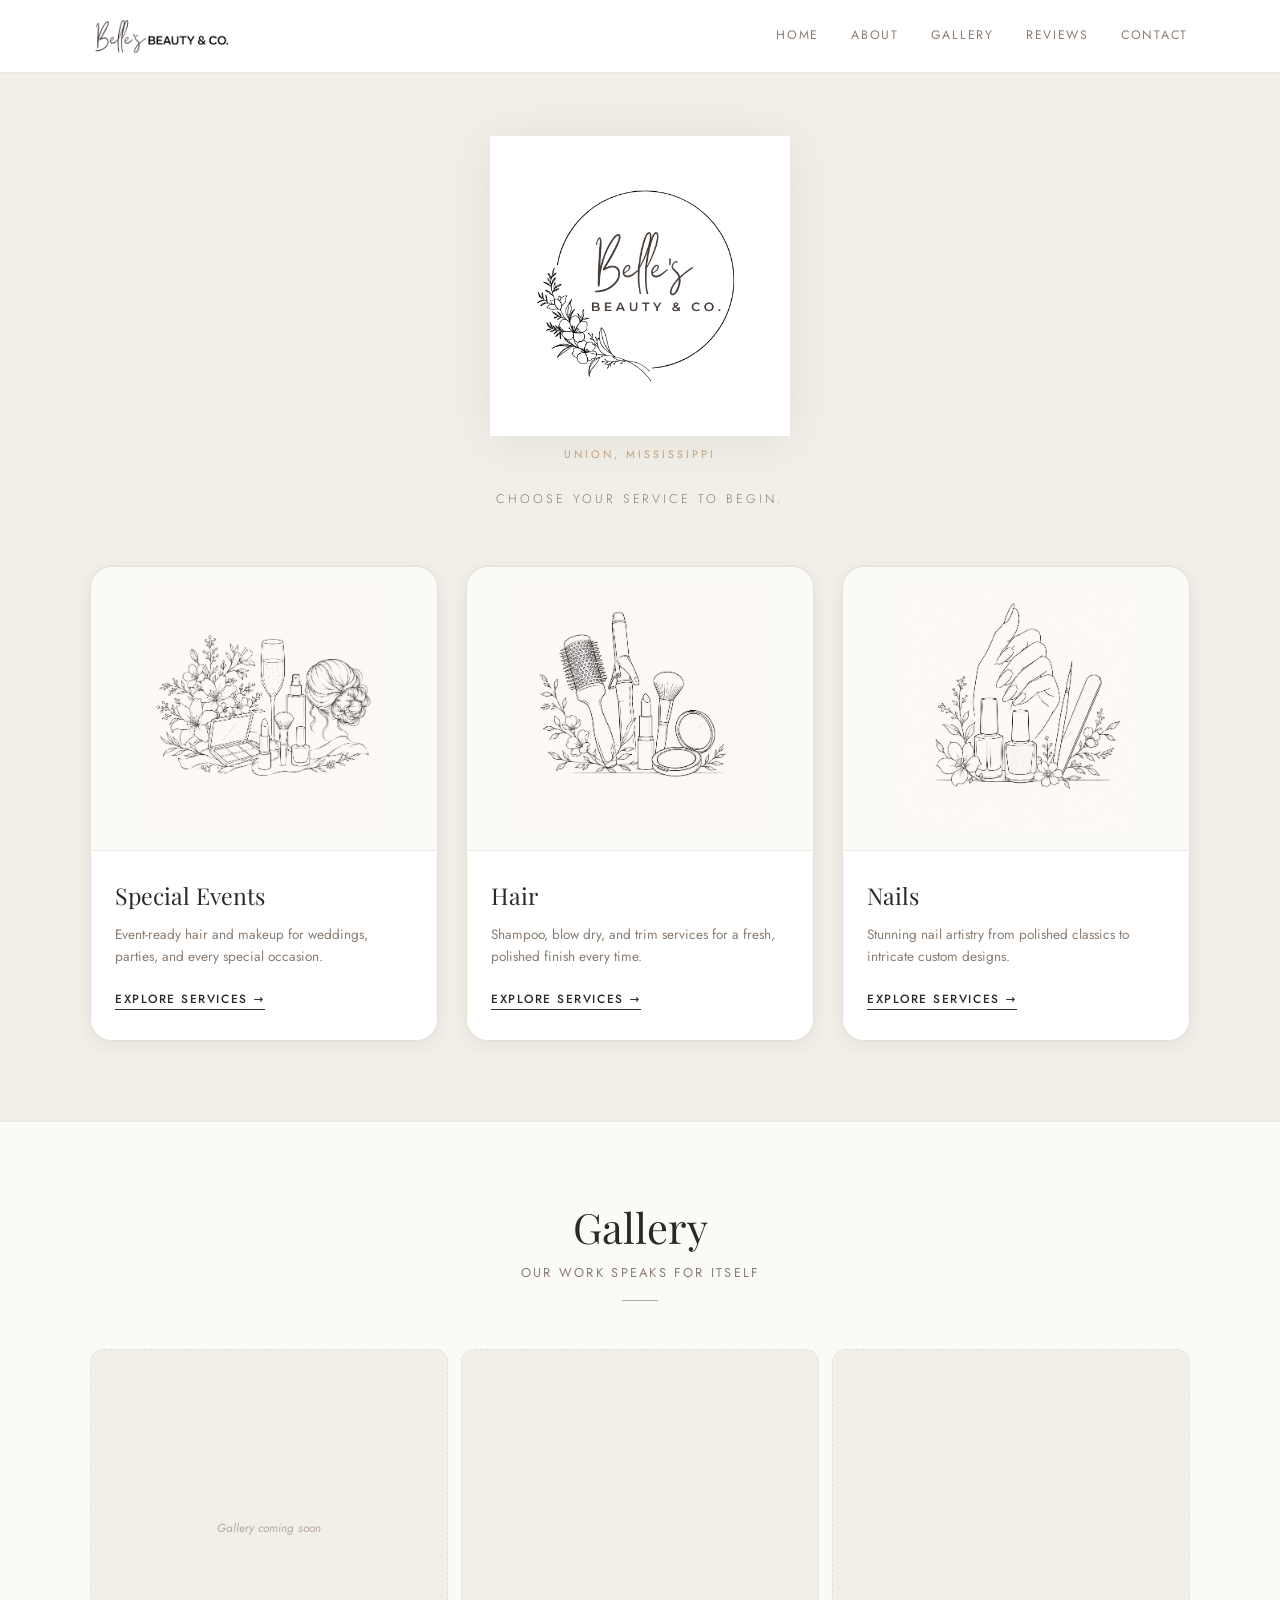
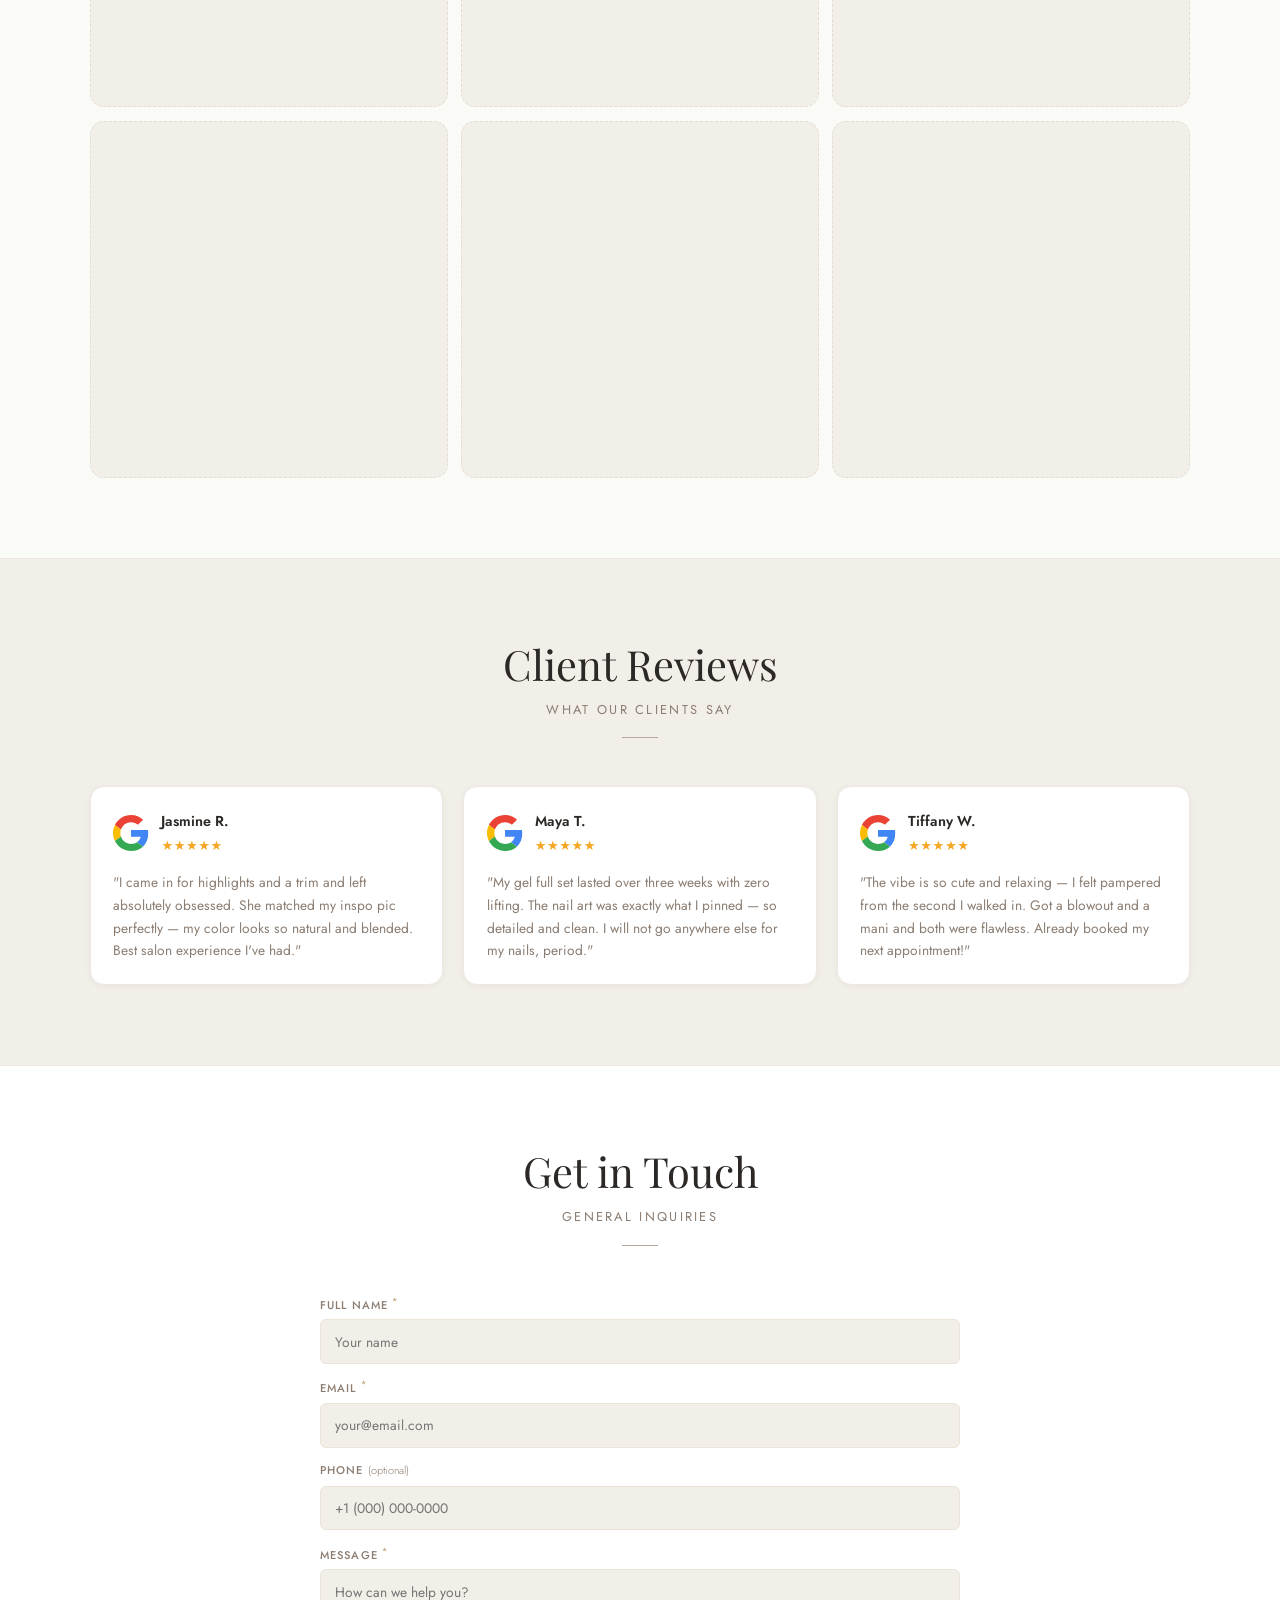
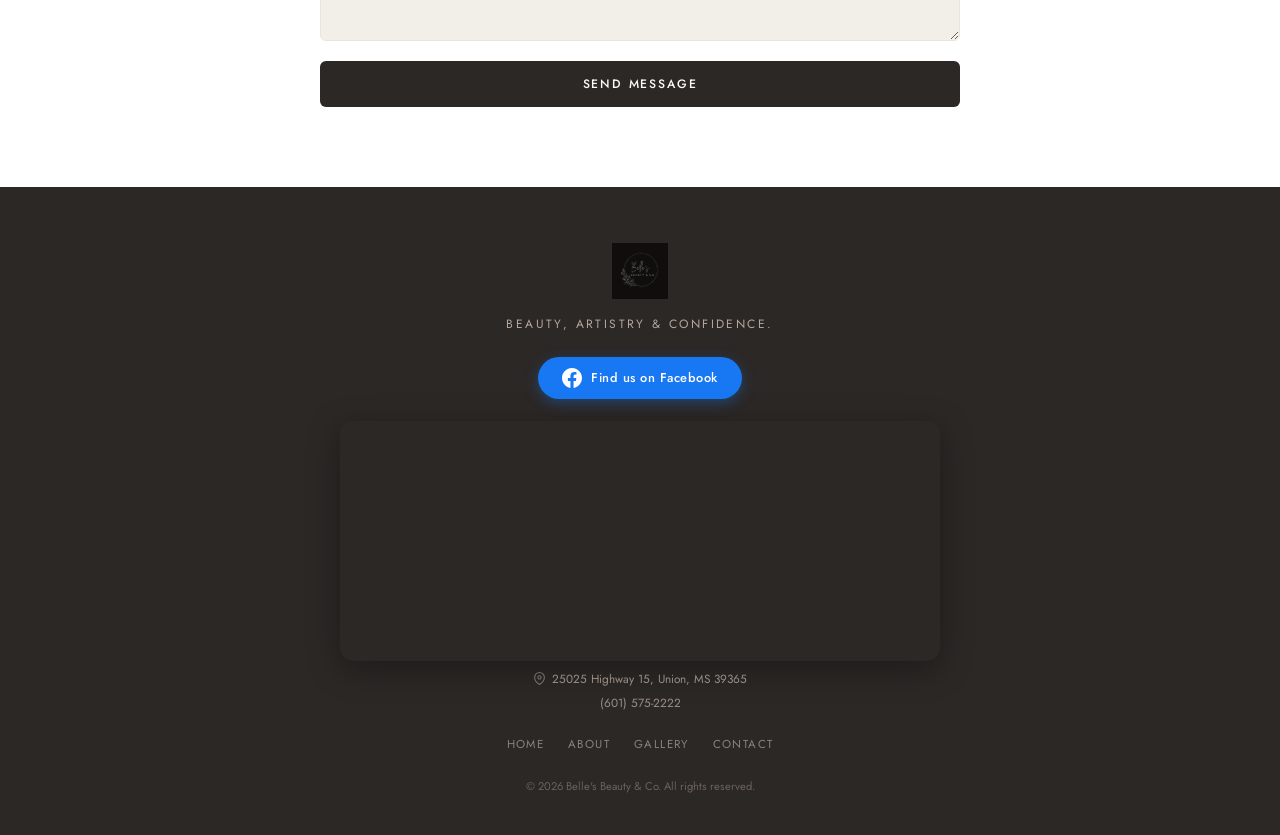
==== index.html @ 9e6ceef7 "Add local SEO foundation — Union MS keywords, schema, OG tags, location text - Update title tag and " ====
<!DOCTYPE html>
<html lang="en">
<head>
  <meta charset="UTF-8" />
  <meta name="viewport" content="width=device-width, initial-scale=1.0" />
  <title>Belle's Beauty &amp; Co. | Hair, Nails &amp; Makeup Salon — Union, MS</title>
  <meta name="description" content="Belle's Beauty &amp; Co. is a full-service beauty salon in Union, Mississippi offering hair styling, gel nails, nail extensions, and event makeup. Book your appointment online today." />
  <link rel="canonical" href="https://bellesbeautyco.com/" />

  <!-- Favicon -->
  <link rel="icon" type="image/png" sizes="32x32" href="/favicon-32.png" />
  <link rel="icon" type="image/png" sizes="192x192" href="/favicon-192.png" />
  <link rel="apple-touch-icon" href="/favicon-192.png" />

  <!-- Open Graph -->
  <meta property="og:type"         content="website" />
  <meta property="og:site_name"    content="Belle's Beauty &amp; Co." />
  <meta property="og:url"          content="https://bellesbeautyco.com/" />
  <meta property="og:title"        content="Belle's Beauty &amp; Co. | Hair, Nails &amp; Makeup Salon — Union, MS" />
  <meta property="og:description"  content="Full-service beauty salon in Union, Mississippi. Book hair styling, gel nails, nail extensions, and event makeup online." />
  <meta property="og:image"        content="https://bellesbeautyco.com/images/og-image.jpg" />
  <meta property="og:image:width"  content="1200" />
  <meta property="og:image:height" content="630" />

  <!-- Twitter Card -->
  <meta name="twitter:card"        content="summary_large_image" />
  <meta name="twitter:title"       content="Belle's Beauty &amp; Co. | Hair, Nails &amp; Makeup — Union, MS" />
  <meta name="twitter:description" content="Full-service beauty salon in Union, Mississippi. Book online." />
  <meta name="twitter:image"       content="https://bellesbeautyco.com/images/og-image.jpg" />

  <!-- Local Business Schema -->
  <script type="application/ld+json">
  {
    "@context": "https://schema.org",
    "@type": "BeautySalon",
    "name": "Belle's Beauty & Co.",
    "description": "Full-service beauty salon in Union, Mississippi offering hair styling, gel nails, nail extensions, and event makeup.",
    "url": "https://bellesbeautyco.com",
    "telephone": "+1-601-575-2222",
    "address": {
      "@type": "PostalAddress",
      "streetAddress": "25025 Highway 15",
      "addressLocality": "Union",
      "addressRegion": "MS",
      "postalCode": "39365",
      "addressCountry": "US"
    },
    "geo": {
      "@type": "GeoCoordinates",
      "latitude": 32.5723,
      "longitude": -89.1179
    },
    "sameAs": [
      "https://www.facebook.com/share/1Wct53LKBZ/?mibextid=wwXIfr"
    ],
    "hasOfferCatalog": {
      "@type": "OfferCatalog",
      "name": "Beauty Services",
      "itemListElement": [
        {"@type": "Offer", "itemOffered": {"@type": "Service", "name": "Gel X Nails"}},
        {"@type": "Offer", "itemOffered": {"@type": "Service", "name": "Builder Gel Nails"}},
        {"@type": "Offer", "itemOffered": {"@type": "Service", "name": "Gel Polish"}},
        {"@type": "Offer", "itemOffered": {"@type": "Service", "name": "Event Makeup"}},
        {"@type": "Offer", "itemOffered": {"@type": "Service", "name": "Event Hair"}},
        {"@type": "Offer", "itemOffered": {"@type": "Service", "name": "Shampoo & Blow Dry"}},
        {"@type": "Offer", "itemOffered": {"@type": "Service", "name": "Hair Trim"}}
      ]
    }
  }
  </script>

  <!-- Google Fonts: Playfair Display (display headings) + Jost (body) -->
  <link rel="preconnect" href="https://fonts.googleapis.com" />
  <link rel="preconnect" href="https://fonts.gstatic.com" crossorigin />
  <link href="https://fonts.googleapis.com/css2?family=Playfair+Display:ital,wght@0,400;0,500;1,400&family=Jost:wght@300;400;500&display=swap" rel="stylesheet" />

  <link rel="stylesheet" href="css/styles.css" />
</head>
<body>

  <!-- ============================================================
       HEADER — fixed nav bar
  ============================================================ -->
  <header class="site-header" id="site-header">
    <div class="header-inner">
      <div class="header-logo" onclick="showSection('landing')" role="button" tabindex="0" aria-label="Home">
        <img src="images/headerlogo.png" alt="Belle's Beauty & Co." />
      </div>
      <nav class="header-nav" aria-label="Main navigation">
        <a href="#" onclick="return navTo('landing')">Home</a>
        <a href="#" onclick="return navTo('about')">About</a>
        <a href="#sec-gallery" onclick="return navToAnchor('sec-gallery')">Gallery</a>
        <a href="#sec-reviews" onclick="return navToAnchor('sec-reviews')">Reviews</a>
        <a href="#sec-contact" onclick="return navToAnchor('sec-contact')">Contact</a>
      </nav>
      <button class="mobile-menu-btn" id="mobile-menu-btn" aria-label="Toggle menu" aria-expanded="false">
        <span></span><span></span><span></span>
      </button>
    </div>
    <nav class="mobile-nav" id="mobile-nav" aria-label="Mobile navigation">
      <a href="#" onclick="return mobileNavTo('landing')">Home</a>
      <a href="#" onclick="return mobileNavTo('about')">About</a>
      <a href="#sec-gallery" onclick="return mobileNavToAnchor('sec-gallery')">Gallery</a>
      <a href="#sec-reviews" onclick="return mobileNavToAnchor('sec-reviews')">Reviews</a>
      <a href="#sec-contact" onclick="return mobileNavToAnchor('sec-contact')">Contact</a>
    </nav>
  </header>

  <!-- ============================================================
       MAIN CONTENT
  ============================================================ -->
  <main>

    <!-- ================================
         SECTION: LANDING
    ================================ -->
    <section id="landing" class="section active" aria-label="Home">
      <div class="landing-hero">

        <h1 class="visually-hidden">Beauty Salon in Union, Mississippi — Hair, Nails &amp; Makeup</h1>

        <div class="landing-logo-wrap">
          <img src="images/logo.png" alt="Belle's Beauty & Co." class="landing-logo" />
        </div>

        <p class="landing-location">Union, Mississippi</p>

        <p class="landing-tagline">Choose your service to begin.</p>

        <div class="service-cards">

          <!-- Card: Special Events -->
          <div class="service-card" onclick="showServiceSection('special-events')" role="button" tabindex="0"
               aria-label="Special Events services" onkeydown="if(event.key==='Enter') showServiceSection('special-events')">
            <div class="card-image-wrap">
              <img
                src="specialevents.png"
                alt="Special Events illustration"
                class="card-image"
                onerror="this.style.display='none'; this.nextElementSibling.style.display='flex';"
              />
              <!-- SVG fallback — shown if image file is missing -->
              <div class="card-svg-fallback" aria-hidden="true">
                <svg viewBox="0 0 240 220" fill="none" xmlns="http://www.w3.org/2000/svg">
                  <!-- Crown -->
                  <path d="M68 142 L68 108 L90 126 L120 88 L150 126 L172 108 L172 142 Z" stroke="#4A4540" stroke-width="1.3" fill="none" stroke-linejoin="round"/>
                  <rect x="64" y="142" width="112" height="18" rx="3" stroke="#4A4540" stroke-width="1.2" fill="none"/>
                  <!-- Crown gems -->
                  <circle cx="120" cy="88" r="4" stroke="#4A4540" stroke-width="1"/>
                  <circle cx="90" cy="126" r="3" stroke="#4A4540" stroke-width="1"/>
                  <circle cx="150" cy="126" r="3" stroke="#4A4540" stroke-width="1"/>
                  <!-- Sparkles left -->
                  <line x1="44" y1="100" x2="44" y2="112" stroke="#4A4540" stroke-width="1.2" stroke-linecap="round"/>
                  <line x1="38" y1="106" x2="50" y2="106" stroke="#4A4540" stroke-width="1.2" stroke-linecap="round"/>
                  <!-- Sparkles right -->
                  <line x1="196" y1="96" x2="196" y2="108" stroke="#4A4540" stroke-width="1.2" stroke-linecap="round"/>
                  <line x1="190" y1="102" x2="202" y2="102" stroke="#4A4540" stroke-width="1.2" stroke-linecap="round"/>
                  <!-- Small accent dots -->
                  <circle cx="56" cy="80" r="2" stroke="#4A4540" stroke-width="1"/>
                  <circle cx="184" cy="78" r="2" stroke="#4A4540" stroke-width="1"/>
                  <!-- Florals left -->
                  <circle cx="30" cy="156" r="5" stroke="#4A4540" stroke-width="1"/>
                  <path d="M25 151 Q20 145 24 140" stroke="#4A4540" stroke-width="1" fill="none"/>
                  <path d="M22 158 Q14 158 14 164" stroke="#4A4540" stroke-width="1" fill="none"/>
                  <path d="M26 163 Q22 170 26 175" stroke="#4A4540" stroke-width="1" fill="none"/>
                  <path d="M33 165 Q33 175 28 180" stroke="#4A4540" stroke-width="1" fill="none"/>
                  <!-- Leaf sprigs -->
                  <path d="M14 160 Q22 153 30 158" stroke="#4A4540" stroke-width="0.9" fill="none"/>
                  <path d="M40 172 Q50 165 56 170" stroke="#4A4540" stroke-width="0.9" fill="none"/>
                  <!-- Ground line -->
                  <line x1="10" y1="186" x2="230" y2="186" stroke="#4A4540" stroke-width="0.8"/>
                </svg>
              </div>
            </div>
            <div class="card-content">
              <h2 class="card-title">Special Events</h2>
              <p class="card-desc">Event-ready hair and makeup for weddings, parties, and every special occasion.</p>
              <span class="card-cta">Explore Services &rarr;</span>
            </div>
          </div>

          <!-- Card: Hair -->
          <div class="service-card" onclick="showServiceSection('hair-makeup')" role="button" tabindex="0"
               aria-label="Hair services" onkeydown="if(event.key==='Enter') showServiceSection('hair-makeup')">
            <div class="card-image-wrap">
              <img
                src="images/hair-makeup.png"
                alt="Hair tools illustration"
                class="card-image"
                onerror="this.style.display='none'; this.nextElementSibling.style.display='flex';"
              />
              <!-- SVG fallback — shown if image file is missing -->
              <div class="card-svg-fallback" aria-hidden="true">
                <svg viewBox="0 0 240 220" fill="none" xmlns="http://www.w3.org/2000/svg">
                  <!-- Round hair brush -->
                  <rect x="44" y="68" width="20" height="64" rx="10" stroke="#4A4540" stroke-width="1.3"/>
                  <line x1="54" y1="68" x2="54" y2="132" stroke="#4A4540" stroke-width="0.7" stroke-dasharray="3 3"/>
                  <!-- Curling iron barrel -->
                  <rect x="78" y="48" width="8" height="90" rx="4" stroke="#4A4540" stroke-width="1.3"/>
                  <path d="M78 70 Q90 70 90 80 L90 130" stroke="#4A4540" stroke-width="1.3" fill="none"/>
                  <rect x="74" y="44" width="16" height="10" rx="3" stroke="#4A4540" stroke-width="1.2"/>
                  <!-- Makeup brush -->
                  <line x1="148" y1="152" x2="172" y2="76" stroke="#4A4540" stroke-width="1.8" stroke-linecap="round"/>
                  <ellipse cx="174" cy="71" rx="7" ry="12" stroke="#4A4540" stroke-width="1.2"/>
                  <!-- Compact mirror -->
                  <circle cx="196" cy="136" r="22" stroke="#4A4540" stroke-width="1.2"/>
                  <circle cx="196" cy="136" r="16" stroke="#4A4540" stroke-width="0.8"/>
                  <line x1="174" y1="136" x2="218" y2="136" stroke="#4A4540" stroke-width="0.7"/>
                  <!-- Florals left -->
                  <circle cx="30" cy="156" r="5" stroke="#4A4540" stroke-width="1"/>
                  <path d="M25 151 Q20 145 24 140" stroke="#4A4540" stroke-width="1" fill="none"/>
                  <path d="M22 158 Q14 158 14 164" stroke="#4A4540" stroke-width="1" fill="none"/>
                  <path d="M26 163 Q22 170 26 175" stroke="#4A4540" stroke-width="1" fill="none"/>
                  <path d="M33 165 Q33 175 28 180" stroke="#4A4540" stroke-width="1" fill="none"/>
                  <path d="M16 148 Q12 142 16 138 Q20 142 16 148Z" stroke="#4A4540" stroke-width="0.9" fill="none"/>
                  <!-- Leaf sprigs -->
                  <path d="M10 168 Q18 162 24 167" stroke="#4A4540" stroke-width="0.9" fill="none"/>
                  <path d="M40 172 Q50 165 56 170" stroke="#4A4540" stroke-width="0.9" fill="none"/>
                  <!-- Florals right -->
                  <path d="M210 158 Q218 155 220 162" stroke="#4A4540" stroke-width="1" fill="none"/>
                  <path d="M215 165 Q222 165 222 172" stroke="#4A4540" stroke-width="1" fill="none"/>
                  <path d="M208 170 Q208 178 212 182" stroke="#4A4540" stroke-width="1" fill="none"/>
                  <!-- Ground line -->
                  <line x1="10" y1="186" x2="230" y2="186" stroke="#4A4540" stroke-width="0.8"/>
                </svg>
              </div>
            </div>
            <div class="card-content">
              <h2 class="card-title">Hair</h2>
              <p class="card-desc">Shampoo, blow dry, and trim services for a fresh, polished finish every time.</p>
              <span class="card-cta">Explore Services &rarr;</span>
            </div>
          </div>

          <!-- Card: Nails -->
          <div class="service-card" onclick="showServiceSection('nails')" role="button" tabindex="0"
               aria-label="Nails services" onkeydown="if(event.key==='Enter') showServiceSection('nails')">
            <div class="card-image-wrap">
              <img
                src="images/nails.png"
                alt="Nails illustration"
                class="card-image"
                onerror="this.style.display='none'; this.nextElementSibling.style.display='flex';"
              />
              <!-- SVG fallback — shown if image file is missing -->
              <div class="card-svg-fallback" aria-hidden="true">
                <svg viewBox="0 0 240 220" fill="none" xmlns="http://www.w3.org/2000/svg">
                  <!-- Elegant hand -->
                  <path d="M88 152 Q82 120 84 96 Q86 76 90 64 Q93 55 98 58 Q102 62 101 82 L100 108"
                        stroke="#4A4540" stroke-width="1.4" fill="none" stroke-linecap="round"/>
                  <path d="M100 108 Q102 78 106 70 Q110 62 114 66 Q117 72 115 108"
                        stroke="#4A4540" stroke-width="1.4" fill="none" stroke-linecap="round"/>
                  <path d="M115 108 Q118 80 122 74 Q126 68 129 72 Q132 78 129 108"
                        stroke="#4A4540" stroke-width="1.4" fill="none" stroke-linecap="round"/>
                  <path d="M129 110 Q133 85 136 80 Q139 76 141 80 Q143 86 140 112"
                        stroke="#4A4540" stroke-width="1.3" fill="none" stroke-linecap="round"/>
                  <!-- Nail tips (almond shape) -->
                  <path d="M95 64 Q98 52 101 58" stroke="#4A4540" stroke-width="1" fill="none"/>
                  <path d="M111 66 Q114 54 117 66" stroke="#4A4540" stroke-width="1" fill="none"/>
                  <path d="M125 72 Q128 61 131 72" stroke="#4A4540" stroke-width="1" fill="none"/>
                  <path d="M137 80 Q139 71 141 80" stroke="#4A4540" stroke-width="1" fill="none"/>
                  <!-- Nail polish bottle 1 (tall) -->
                  <rect x="62" y="122" width="24" height="46" rx="3" stroke="#4A4540" stroke-width="1.3"/>
                  <rect x="67" y="109" width="14" height="15" rx="2" stroke="#4A4540" stroke-width="1.2"/>
                  <line x1="74" y1="103" x2="74" y2="109" stroke="#4A4540" stroke-width="1.8" stroke-linecap="round"/>
                  <!-- Nail polish bottle 2 (shorter) -->
                  <rect x="155" y="130" width="22" height="38" rx="3" stroke="#4A4540" stroke-width="1.3"/>
                  <rect x="159" y="119" width="14" height="13" rx="2" stroke="#4A4540" stroke-width="1.2"/>
                  <line x1="166" y1="113" x2="166" y2="119" stroke="#4A4540" stroke-width="1.8" stroke-linecap="round"/>
                  <!-- Nail art brush -->
                  <line x1="188" y1="168" x2="204" y2="100" stroke="#4A4540" stroke-width="1.6" stroke-linecap="round"/>
                  <ellipse cx="205" cy="97" rx="3" ry="7" stroke="#4A4540" stroke-width="1"/>
                  <!-- Nail file -->
                  <path d="M196 172 Q210 160 216 130" stroke="#4A4540" stroke-width="3" stroke-linecap="round"/>
                  <!-- Florals left -->
                  <circle cx="38" cy="148" r="6" stroke="#4A4540" stroke-width="1"/>
                  <path d="M32 143 Q26 136 30 130" stroke="#4A4540" stroke-width="1" fill="none"/>
                  <path d="M30 150 Q22 150 20 157" stroke="#4A4540" stroke-width="1" fill="none"/>
                  <path d="M34 156 Q28 164 32 170" stroke="#4A4540" stroke-width="1" fill="none"/>
                  <path d="M42 156 Q44 166 40 172" stroke="#4A4540" stroke-width="1" fill="none"/>
                  <path d="M24 138 Q20 130 24 126 Q28 130 24 138Z" stroke="#4A4540" stroke-width="0.9" fill="none"/>
                  <!-- Leaf sprigs -->
                  <path d="M14 160 Q22 153 30 158" stroke="#4A4540" stroke-width="0.9" fill="none"/>
                  <path d="M46 168 Q56 162 62 167" stroke="#4A4540" stroke-width="0.9" fill="none"/>
                  <!-- Florals right -->
                  <circle cx="224" cy="152" r="5" stroke="#4A4540" stroke-width="1"/>
                  <path d="M228 158 Q234 162 232 168" stroke="#4A4540" stroke-width="1" fill="none"/>
                  <path d="M222 160 Q220 168 224 174" stroke="#4A4540" stroke-width="1" fill="none"/>
                  <!-- Ground line -->
                  <line x1="10" y1="186" x2="230" y2="186" stroke="#4A4540" stroke-width="0.8"/>
                </svg>
              </div>
            </div>
            <div class="card-content">
              <h2 class="card-title">Nails</h2>
              <p class="card-desc">Stunning nail artistry from polished classics to intricate custom designs.</p>
              <span class="card-cta">Explore Services &rarr;</span>
            </div>
          </div>

        </div><!-- /.service-cards -->
      </div><!-- /.landing-hero -->

      <!-- ================================
           GALLERY BLOCK
      ================================ -->
      <div class="landing-block" id="sec-gallery" aria-label="Gallery">
        <div class="landing-block-inner">
          <div class="section-header">
            <h2 class="section-title">Gallery</h2>
            <p class="section-subtitle">Our work speaks for itself</p>
            <div class="section-divider"></div>
          </div>
          <div class="gallery-grid">
            <div class="gallery-placeholder-item">
              <span>Gallery coming soon</span>
            </div>
            <div class="gallery-placeholder-item"></div>
            <div class="gallery-placeholder-item"></div>
            <div class="gallery-placeholder-item"></div>
            <div class="gallery-placeholder-item"></div>
            <div class="gallery-placeholder-item"></div>
          </div>
        </div>
      </div>

      <!-- ================================
           REVIEWS BLOCK
      ================================ -->
      <div class="landing-block bg-mid" id="sec-reviews" aria-label="Client Reviews">
        <div class="landing-block-inner">
          <div class="section-header">
            <h2 class="section-title">Client Reviews</h2>
            <p class="section-subtitle">What our clients say</p>
            <div class="section-divider"></div>
          </div>
          <div class="reviews-grid">
            <div class="review-card">
              <div class="review-header">
                <svg class="review-g-logo" xmlns="http://www.w3.org/2000/svg" viewBox="0 0 48 48" aria-hidden="true">
                  <path fill="#EA4335" d="M24 9.5c3.54 0 6.71 1.22 9.21 3.6l6.85-6.85C35.9 2.38 30.47 0 24 0 14.62 0 6.51 5.38 2.56 13.22l7.98 6.19C12.43 13.72 17.74 9.5 24 9.5z"/>
                  <path fill="#4285F4" d="M46.98 24.55c0-1.57-.15-3.09-.38-4.55H24v9.02h12.94c-.58 2.96-2.26 5.48-4.78 7.18l7.73 6c4.51-4.18 7.09-10.36 7.09-17.65z"/>
                  <path fill="#FBBC05" d="M10.53 28.59c-.48-1.45-.76-2.99-.76-4.59s.27-3.14.76-4.59l-7.98-6.19C.92 16.46 0 20.12 0 24c0 3.88.92 7.54 2.56 10.78l7.97-6.19z"/>
                  <path fill="#34A853" d="M24 48c6.48 0 11.93-2.13 15.89-5.81l-7.73-6c-2.18 1.48-4.97 2.31-8.16 2.31-6.26 0-11.57-4.22-13.47-9.91l-7.98 6.19C6.51 42.62 14.62 48 24 48z"/>
                </svg>
                <div class="review-meta">
                  <span class="review-name">Jasmine R.</span>
                  <div class="review-stars" aria-label="5 stars">&#9733;&#9733;&#9733;&#9733;&#9733;</div>
                </div>
              </div>
              <p class="review-text">"I came in for highlights and a trim and left absolutely obsessed. She matched my inspo pic perfectly — my color looks so natural and blended. Best salon experience I've had."</p>
            </div>
            <div class="review-card">
              <div class="review-header">
                <svg class="review-g-logo" xmlns="http://www.w3.org/2000/svg" viewBox="0 0 48 48" aria-hidden="true">
                  <path fill="#EA4335" d="M24 9.5c3.54 0 6.71 1.22 9.21 3.6l6.85-6.85C35.9 2.38 30.47 0 24 0 14.62 0 6.51 5.38 2.56 13.22l7.98 6.19C12.43 13.72 17.74 9.5 24 9.5z"/>
                  <path fill="#4285F4" d="M46.98 24.55c0-1.57-.15-3.09-.38-4.55H24v9.02h12.94c-.58 2.96-2.26 5.48-4.78 7.18l7.73 6c4.51-4.18 7.09-10.36 7.09-17.65z"/>
                  <path fill="#FBBC05" d="M10.53 28.59c-.48-1.45-.76-2.99-.76-4.59s.27-3.14.76-4.59l-7.98-6.19C.92 16.46 0 20.12 0 24c0 3.88.92 7.54 2.56 10.78l7.97-6.19z"/>
                  <path fill="#34A853" d="M24 48c6.48 0 11.93-2.13 15.89-5.81l-7.73-6c-2.18 1.48-4.97 2.31-8.16 2.31-6.26 0-11.57-4.22-13.47-9.91l-7.98 6.19C6.51 42.62 14.62 48 24 48z"/>
                </svg>
                <div class="review-meta">
                  <span class="review-name">Maya T.</span>
                  <div class="review-stars" aria-label="5 stars">&#9733;&#9733;&#9733;&#9733;&#9733;</div>
                </div>
              </div>
              <p class="review-text">"My gel full set lasted over three weeks with zero lifting. The nail art was exactly what I pinned — so detailed and clean. I will not go anywhere else for my nails, period."</p>
            </div>
            <div class="review-card">
              <div class="review-header">
                <svg class="review-g-logo" xmlns="http://www.w3.org/2000/svg" viewBox="0 0 48 48" aria-hidden="true">
                  <path fill="#EA4335" d="M24 9.5c3.54 0 6.71 1.22 9.21 3.6l6.85-6.85C35.9 2.38 30.47 0 24 0 14.62 0 6.51 5.38 2.56 13.22l7.98 6.19C12.43 13.72 17.74 9.5 24 9.5z"/>
                  <path fill="#4285F4" d="M46.98 24.55c0-1.57-.15-3.09-.38-4.55H24v9.02h12.94c-.58 2.96-2.26 5.48-4.78 7.18l7.73 6c4.51-4.18 7.09-10.36 7.09-17.65z"/>
                  <path fill="#FBBC05" d="M10.53 28.59c-.48-1.45-.76-2.99-.76-4.59s.27-3.14.76-4.59l-7.98-6.19C.92 16.46 0 20.12 0 24c0 3.88.92 7.54 2.56 10.78l7.97-6.19z"/>
                  <path fill="#34A853" d="M24 48c6.48 0 11.93-2.13 15.89-5.81l-7.73-6c-2.18 1.48-4.97 2.31-8.16 2.31-6.26 0-11.57-4.22-13.47-9.91l-7.98 6.19C6.51 42.62 14.62 48 24 48z"/>
                </svg>
                <div class="review-meta">
                  <span class="review-name">Tiffany W.</span>
                  <div class="review-stars" aria-label="5 stars">&#9733;&#9733;&#9733;&#9733;&#9733;</div>
                </div>
              </div>
              <p class="review-text">"The vibe is so cute and relaxing — I felt pampered from the second I walked in. Got a blowout and a mani and both were flawless. Already booked my next appointment!"</p>
            </div>
          </div>
        </div>
      </div>

      <!-- ================================
           CONTACT BLOCK
      ================================ -->
      <div class="landing-block bg-mid" id="sec-contact" aria-label="Contact">
        <div class="landing-block-inner landing-block-inner--narrow">
          <div class="section-header">
            <h2 class="section-title">Get in Touch</h2>
            <p class="section-subtitle">General inquiries</p>
            <div class="section-divider"></div>
          </div>
          <form class="inquiry-form" id="inquiry-form" onsubmit="return submitInquiry(event)">
            <div class="form-row">
              <label for="inq-name">Full Name <span class="required-star">*</span></label>
              <input id="inq-name" type="text" placeholder="Your name" autocomplete="name" required />
            </div>
            <div class="form-row">
              <label for="inq-email">Email <span class="required-star">*</span></label>
              <input id="inq-email" type="email" placeholder="your@email.com" autocomplete="email" required />
            </div>
            <div class="form-row">
              <label for="inq-phone">Phone <span class="optional">(optional)</span></label>
              <input id="inq-phone" type="tel" placeholder="+1 (000) 000-0000" autocomplete="tel" />
            </div>
            <div class="form-row">
              <label for="inq-message">Message <span class="required-star">*</span></label>
              <textarea id="inq-message" placeholder="How can we help you?" required></textarea>
            </div>
            <div id="inq-error" class="inq-error" hidden></div>
            <button type="submit" class="confirm-btn">Send Message</button>
          </form>
          <div class="inquiry-success" id="inquiry-success" hidden>
            <div class="success-ring">
              <svg viewBox="0 0 48 48" fill="none" xmlns="http://www.w3.org/2000/svg" aria-hidden="true">
                <circle cx="24" cy="24" r="22" stroke="#2C2826" stroke-width="1.5"/>
                <path d="M14 24.5 L21 31.5 L34 18" stroke="#2C2826" stroke-width="1.8" stroke-linecap="round" stroke-linejoin="round"/>
              </svg>
            </div>
            <h3>Message Sent</h3>
            <p>Thank you for reaching out. We'll be in touch soon!</p>
          </div>
        </div>
      </div>

    </section>


    <!-- ================================
         SECTION: SPECIAL EVENTS
    ================================ -->
    <section id="special-events" class="section" aria-label="Special Events services">
      <div class="section-inner">
        <button class="back-btn" onclick="showSection('landing')" aria-label="Back to home">
          &larr; Back
        </button>
        <div class="section-header">
          <h1 class="section-title">Special Events</h1>
          <p class="section-subtitle">Professional glam for your most memorable moments</p>
          <div class="section-divider"></div>
        </div>
        <div class="services-list">

          <div class="service-item">
            <div class="service-info">
              <h3 class="service-name">Event Makeup</h3>
              <p class="service-desc">Flawless, long-lasting makeup application for weddings, parties, photoshoots, and any special occasion.</p>
              <span class="service-price">$80 &nbsp;&middot;&nbsp; 1 hr</span>
            </div>
            <button class="book-btn" onclick="showBooking('Event Makeup', 'special-events')">
              Book Appointment
            </button>
          </div>

          <div class="service-item">
            <div class="service-info">
              <h3 class="service-name">Event Hair</h3>
              <p class="service-desc">Elegant event styling — updos, curls, and polished looks tailored to your vision and occasion.</p>
              <span class="service-price">$55 &nbsp;&middot;&nbsp; 1 hr</span>
            </div>
            <button class="book-btn" onclick="showBooking('Event Hair', 'special-events')">
              Book Appointment
            </button>
          </div>

        </div>
      </div>
    </section>


    <!-- ================================
         SECTION: HAIR SERVICES
    ================================ -->
    <section id="hair-makeup" class="section" aria-label="Hair services">
      <div class="section-inner">
        <button class="back-btn" onclick="showSection('landing')" aria-label="Back to home">
          &larr; Back
        </button>
        <div class="section-header">
          <h1 class="section-title">Hair</h1>
          <p class="section-subtitle">Shampoo, blow dry &amp; trim services</p>
          <div class="section-divider"></div>
        </div>
        <div class="services-list">

          <div class="service-item">
            <div class="service-info">
              <h3 class="service-name">Shampoo &amp; Blow Dry</h3>
              <p class="service-desc">A thorough shampoo and conditioning treatment followed by a smooth, polished blow dry.</p>
              <span class="service-price">$25 &nbsp;&middot;&nbsp; 1 hr</span>
            </div>
            <button class="book-btn" onclick="showBooking('Shampoo & Blow Dry', 'hair-makeup')">
              Book Appointment
            </button>
          </div>

          <div class="service-item">
            <div class="service-info">
              <h3 class="service-name">Shampoo, Hair Trim &amp; Blow Dry</h3>
              <p class="service-desc">Shampoo and condition followed by a clean trim to remove split ends, finished with a blow dry.</p>
              <span class="service-price">$30 &nbsp;&middot;&nbsp; 1&frac12; hrs</span>
            </div>
            <button class="book-btn" onclick="showBooking('Shampoo, Hair Trim & Blow Dry', 'hair-makeup')">
              Book Appointment
            </button>
          </div>

          <div class="service-item">
            <div class="service-info">
              <h3 class="service-name">Dry Trim</h3>
              <p class="service-desc">A quick precision trim on dry hair — perfect for a shape-up between appointments.</p>
              <span class="service-price">$20 &nbsp;&middot;&nbsp; 30 min</span>
            </div>
            <button class="book-btn" onclick="showBooking('Dry Trim', 'hair-makeup')">
              Book Appointment
            </button>
          </div>

        </div>
      </div>
    </section>


    <!-- ================================
         SECTION: NAILS SERVICES
    ================================ -->
    <section id="nails" class="section" aria-label="Nails services">
      <div class="section-inner">
        <button class="back-btn" onclick="showSection('landing')" aria-label="Back to home">
          &larr; Back
        </button>
        <div class="section-header">
          <h1 class="section-title">Nails</h1>
          <p class="section-subtitle">Artistry crafted for your fingertips</p>
          <div class="section-divider"></div>
        </div>
        <div class="services-list">

          <div class="service-item">
            <div class="service-info">
              <h3 class="service-name">Regular Polish</h3>
              <p class="service-desc">Classic nail polish applied with care for a clean, fresh finish.</p>
              <span class="service-price">$30 &nbsp;&middot;&nbsp; 1&frac12; hrs</span>
            </div>
            <button class="book-btn" onclick="showBooking('Regular Polish', 'nails')">
              Book Appointment
            </button>
          </div>

          <div class="service-item">
            <div class="service-info">
              <h3 class="service-name">Gel Polish on Natural Nail</h3>
              <p class="service-desc">Long-lasting gel color applied directly to your natural nail for a chip-free, glossy finish.</p>
              <span class="service-price">$35 &nbsp;&middot;&nbsp; 1&frac12; hrs</span>
            </div>
            <button class="book-btn" onclick="showBooking('Gel Polish on Natural Nail', 'nails')">
              Book Appointment
            </button>
          </div>

          <div class="service-item">
            <div class="service-info">
              <h3 class="service-name">Gel X Nails w/ Gel Polish</h3>
              <p class="service-desc">Gel X extensions applied and finished with gel polish for length, strength, and a flawless look.</p>
              <span class="service-price">$45 &nbsp;&middot;&nbsp; 2 hrs</span>
            </div>
            <button class="book-btn" onclick="showBooking('Gel X Nails w/ Gel Polish', 'nails')">
              Book Appointment
            </button>
          </div>

          <div class="service-item">
            <div class="service-info">
              <h3 class="service-name">Gel X Nails w/ Builder Gel &amp; Polish</h3>
              <p class="service-desc">Gel X extensions structured with builder gel for extra durability, finished with gel polish.</p>
              <span class="service-price">$50 &nbsp;&middot;&nbsp; 2&frac12; hrs</span>
            </div>
            <button class="book-btn" onclick="showBooking('Gel X Nails w/ Builder Gel & Polish', 'nails')">
              Book Appointment
            </button>
          </div>

          <div class="service-item">
            <div class="service-info">
              <h3 class="service-name">Builder Gel on Natural Nail (No Polish)</h3>
              <p class="service-desc">Builder gel applied directly to the natural nail to strengthen and extend with a clean, bare finish.</p>
              <span class="service-price">$40 &nbsp;&middot;&nbsp; 2&frac12; hrs</span>
            </div>
            <button class="book-btn" onclick="showBooking('Builder Gel on Natural Nail (No Polish)', 'nails')">
              Book Appointment
            </button>
          </div>

          <div class="service-item">
            <div class="service-info">
              <h3 class="service-name">Builder Gel on Natural Nail w/ Polish</h3>
              <p class="service-desc">Builder gel on the natural nail for strength and structure, finished with gel polish color.</p>
              <span class="service-price">$45 &nbsp;&middot;&nbsp; 2&frac12; hrs</span>
            </div>
            <button class="book-btn" onclick="showBooking('Builder Gel on Natural Nail w/ Polish', 'nails')">
              Book Appointment
            </button>
          </div>

          <div class="service-item service-item--addon">
            <div class="service-info">
              <h3 class="service-name">Chrome Finish</h3>
              <p class="service-desc">Mirror chrome powder added to any nail service for a stunning, reflective finish. Request when booking.</p>
              <span class="service-price">+$5 &nbsp;&middot;&nbsp; Add-on</span>
            </div>
          </div>

        </div>
      </div>
    </section>


    <!-- ================================
         SECTION: BOOKING CALENDAR
    ================================ -->
    <section id="booking" class="section" aria-label="Book an appointment">
      <div class="section-inner booking-section-inner">
        <button class="back-btn" id="booking-back-btn" onclick="goBackFromBooking()" aria-label="Back to services">
          &larr; Back
        </button>
        <div class="section-header">
          <h1 class="section-title">Book an Appointment</h1>
          <p class="section-subtitle" id="booking-service-label">Select a date and time</p>
          <div class="section-divider"></div>
        </div>

        <div class="booking-layout">

          <!-- Calendar -->
          <div class="calendar-wrap" aria-label="Appointment calendar">
            <div class="calendar-header">
              <button class="cal-nav" id="prev-month" aria-label="Previous month">&#8249;</button>
              <h3 class="cal-month-label" id="cal-month-label"></h3>
              <button class="cal-nav" id="next-month" aria-label="Next month">&#8250;</button>
            </div>
            <div class="calendar-weekdays" aria-hidden="true">
              <span>Sun</span><span>Mon</span><span>Tue</span>
              <span>Wed</span><span>Thu</span><span>Fri</span><span>Sat</span>
            </div>
            <div class="calendar-days" id="calendar-days" role="grid" aria-label="Select a date"></div>
            <p class="cal-legend">
              <!--
                GOOGLE CALENDAR INTEGRATION:
                Dates with any available slots are highlighted.
                Grayed-out dates are fully booked or unavailable.
                Availability is fetched from Google Calendar's freebusy API.
              -->
              <span class="legend-dot available-dot"></span> Available &nbsp;
              <span class="legend-dot unavailable-dot"></span> Unavailable
            </p>
          </div>

          <!-- Time slots + Confirm form -->
          <div class="timeslots-panel" id="timeslots-panel">
            <h3 class="timeslots-heading" id="timeslots-heading">
              Select a date to view available times
            </h3>
            <div class="timeslots-grid" id="timeslots-grid" role="group" aria-label="Available time slots"></div>

            <!-- Booking confirmation form — hidden until time slot selected -->
            <div class="confirm-form" id="confirm-form" hidden>
              <h3 class="confirm-form-title">Confirm Your Appointment</h3>
              <div class="confirm-summary" id="confirm-summary"></div>
              <div class="form-row">
                <label for="field-name">Full Name</label>
                <input id="field-name" type="text" placeholder="Your name" autocomplete="name" />
              </div>
              <div class="form-row">
                <label for="field-email">Email</label>
                <input id="field-email" type="email" placeholder="your@email.com" autocomplete="email" />
              </div>
              <div class="form-row">
                <label for="field-phone">Phone</label>
                <input id="field-phone" type="tel" placeholder="+1 (000) 000-0000" autocomplete="tel" />
              </div>
              <div class="form-row">
                <label for="field-notes">Notes <span class="optional">(optional)</span></label>
                <textarea id="field-notes" placeholder="Any special requests or notes..."></textarea>
              </div>
              <button class="confirm-btn" onclick="submitBooking()">Confirm Appointment</button>
              <!--
                GOOGLE CALENDAR INTEGRATION:
                submitBooking() will call the Google Calendar API to create an event:
                  POST https://www.googleapis.com/calendar/v3/calendars/{calendarId}/events
                  Authorization: Bearer {accessToken}
                  Body: { summary, description, start: { dateTime }, end: { dateTime }, attendees }
                OAuth 2.0 client-side flow (google-auth-library) should be initialized
                before this button is clickable.
              -->
            </div>

            <!-- Success state — shown after confirmed booking -->
            <div class="booking-success" id="booking-success" hidden>
              <div class="success-ring">
                <svg viewBox="0 0 48 48" fill="none" xmlns="http://www.w3.org/2000/svg" aria-hidden="true">
                  <circle cx="24" cy="24" r="22" stroke="#2C2826" stroke-width="1.5"/>
                  <path d="M14 24.5 L21 31.5 L34 18" stroke="#2C2826" stroke-width="1.8" stroke-linecap="round" stroke-linejoin="round"/>
                </svg>
              </div>
              <h3>Appointment Confirmed</h3>
              <p id="success-details"></p>
              <button class="book-btn" style="margin-top:1.5rem" onclick="showSection('landing')">
                Back to Home
              </button>
            </div>

          </div><!-- /.timeslots-panel -->
        </div><!-- /.booking-layout -->
      </div>
    </section>


    <!-- ================================
         SECTION: ABOUT
    ================================ -->
    <section id="about" class="section" aria-label="About">
      <div class="section-inner content-section-inner">
        <button class="back-btn" onclick="showSection('landing')">&larr; Back</button>
        <div class="section-header">
          <h1 class="section-title">About Belle's</h1>
          <div class="section-divider"></div>
        </div>
        <div class="about-layout">
          <div class="about-logo-col">
            <img src="images/logo.png" alt="Belle's Beauty & Co." class="about-logo" />
          </div>
          <div class="about-text-col">
            <div class="placeholder-block">
              <span class="placeholder-label">Years of experience</span>
              <p class="placeholder-value">[Coming soon — fill in years &amp; story]</p>
            </div>
            <div class="placeholder-block">
              <span class="placeholder-label">About Belle's</span>
              <p class="placeholder-value">[Coming soon — your story and mission]</p>
            </div>
            <div class="placeholder-block">
              <span class="placeholder-label">Meet the artist</span>
              <p class="placeholder-value">[Coming soon — bio and credentials]</p>
            </div>
          </div>
        </div>
      </div>
    </section>


  </main>


  <!-- ============================================================
       FOOTER
  ============================================================ -->
  <footer class="site-footer">
    <div class="footer-inner">

      <img src="images/logo.png" alt="Belle's Beauty & Co." class="footer-logo" />
      <p class="footer-tagline">Beauty, artistry &amp; confidence.</p>

      <!-- Facebook -->
      <a href="https://www.facebook.com/share/1Wct53LKBZ/?mibextid=wwXIfr"
         target="_blank" rel="noopener noreferrer"
         class="footer-fb-link"
         aria-label="Follow Belle's Beauty &amp; Co. on Facebook">
        <svg class="footer-fb-icon" xmlns="http://www.w3.org/2000/svg" viewBox="0 0 24 24" aria-hidden="true">
          <path d="M24 12.073c0-6.627-5.373-12-12-12s-12 5.373-12 12c0 5.99 4.388 10.954 10.125 11.854v-8.385H7.078v-3.47h3.047V9.43c0-3.007 1.792-4.669 4.533-4.669 1.312 0 2.686.235 2.686.235v2.953H15.83c-1.491 0-1.956.925-1.956 1.874v2.25h3.328l-.532 3.47h-2.796v8.385C19.612 23.027 24 18.062 24 12.073z"/>
        </svg>
        <span>Find us on Facebook</span>
      </a>

      <!-- Google Maps -->
      <div class="footer-map-wrap">
        <div class="footer-map-container">
          <iframe
            src="https://maps.google.com/maps?q=25025+Highway+15+Union+MS+39365&output=embed&z=14"
            width="100%"
            height="240"
            style="border:0;"
            allowfullscreen=""
            loading="lazy"
            referrerpolicy="no-referrer-when-downgrade"
            title="Belle's Beauty &amp; Co. location"
            aria-label="Map showing salon location at 25025 Highway 15, Union, MS 39365">
          </iframe>
          <a href="https://www.google.com/maps/dir/?api=1&destination=25025+Highway+15+Union+MS+39365"
             target="_blank"
             rel="noopener noreferrer"
             class="footer-map-overlay"
             aria-label="Get directions to Belle's Beauty &amp; Co. in Google Maps">
          </a>
        </div>
        <p class="footer-address">
          <svg class="footer-pin-icon" xmlns="http://www.w3.org/2000/svg" viewBox="0 0 24 24" fill="none" stroke="currentColor" stroke-width="2" stroke-linecap="round" stroke-linejoin="round" aria-hidden="true">
            <path d="M21 10c0 7-9 13-9 13s-9-6-9-13a9 9 0 0 1 18 0z"/>
            <circle cx="12" cy="10" r="3"/>
          </svg>
          25025 Highway 15, Union, MS 39365
        </p>
        <p class="footer-phone">
          <a href="tel:+16015752222">(601) 575-2222</a>
        </p>
      </div>

      <div class="footer-nav">
        <a href="#" onclick="return navTo('landing')">Home</a>
        <a href="#" onclick="return navTo('about')">About</a>
        <a href="#sec-gallery" onclick="return navToAnchor('sec-gallery')">Gallery</a>
        <a href="#sec-contact" onclick="return navToAnchor('sec-contact')">Contact</a>
      </div>
      <p class="footer-copy">&copy; 2026 Belle's Beauty &amp; Co. All rights reserved.</p>

    </div>
  </footer>


  <script src="js/calendar.js"></script>
  <script src="js/app.js"></script>
</body>
</html>
---- css/styles.css ----
/* ============================================================
   Belle's Beauty & Co. — Global Stylesheet
   Design: minimal luxury, cream & charcoal, thin line art
   ============================================================ */

/* ── Custom properties ────────────────────────────────────── */
:root {
  /* Palette */
  --cream:           #FAFAF7;
  --cream-mid:       #F2EEE8;
  --cream-deep:      #EAE4DA;
  --white:           #FFFFFF;
  --charcoal:        #2C2826;
  --charcoal-soft:   #4A4540;
  --taupe:           #8B7D72;
  --taupe-light:     #B5A89E;
  --gold:            #C4A47C;
  --border:          #E3DDD5;
  --border-light:    #EDE8E1;

  /* Typography */
  --font-display: 'Playfair Display', Georgia, 'Times New Roman', serif;
  --font-body:    'Jost', system-ui, -apple-system, sans-serif;

  /* Radii */
  --r-sm: 6px;
  --r-md: 14px;
  --r-lg: 22px;

  /* Shadows */
  --shadow-xs: 0 1px 6px rgba(44, 40, 38, 0.05);
  --shadow-sm: 0 4px 18px rgba(44, 40, 38, 0.07);
  --shadow-md: 0 10px 36px rgba(44, 40, 38, 0.10);
  --shadow-lg: 0 22px 64px rgba(44, 40, 38, 0.13);

  /* Transitions */
  --ease: cubic-bezier(0.25, 0.46, 0.45, 0.94);
  --t-fast:  150ms var(--ease);
  --t-base:  280ms var(--ease);
  --t-slow:  420ms var(--ease);

  /* Layout */
  --header-h: 72px;
  --max-w:    1160px;
}

/* ── Reset ────────────────────────────────────────────────── */
*, *::before, *::after { box-sizing: border-box; margin: 0; padding: 0; }
html { scroll-behavior: smooth; font-size: 16px; }
body {
  font-family: var(--font-body);
  background: var(--cream);
  color: var(--charcoal);
  line-height: 1.65;
  -webkit-font-smoothing: antialiased;
  -moz-osx-font-smoothing: grayscale;
}
img { max-width: 100%; height: auto; display: block; }
a { color: inherit; text-decoration: none; }
button { cursor: pointer; font-family: var(--font-body); border: none; background: none; }
input, textarea { font-family: var(--font-body); }
[hidden] { display: none !important; }
.visually-hidden {
  position: absolute;
  width: 1px; height: 1px;
  padding: 0; margin: -1px;
  overflow: hidden;
  clip: rect(0,0,0,0);
  white-space: nowrap;
  border: 0;
}


/* ============================================================
   HEADER
   ============================================================ */
.site-header {
  position: fixed;
  inset: 0 0 auto 0;
  z-index: 200;
  background: rgba(255, 255, 255, 0.95);
  backdrop-filter: blur(14px);
  -webkit-backdrop-filter: blur(14px);
  border-bottom: 1px solid var(--border-light);
}

.header-inner {
  max-width: var(--max-w);
  margin: 0 auto;
  padding: 0 2rem;
  height: var(--header-h);
  display: flex;
  align-items: center;
  justify-content: space-between;
  gap: 1.5rem;
}

.header-logo {
  cursor: pointer;
  flex-shrink: 0;
}
.header-logo img {
  height: 46px;
  width: auto;
  object-fit: contain;
}

/* Desktop nav */
.header-nav {
  display: flex;
  gap: 2rem;
  align-items: center;
}
.header-nav a {
  font-size: 0.77rem;
  font-weight: 400;
  letter-spacing: 0.14em;
  text-transform: uppercase;
  color: var(--taupe);
  transition: color var(--t-fast);
  position: relative;
  padding-bottom: 2px;
}
.header-nav a::after {
  content: '';
  position: absolute;
  bottom: 0; left: 0;
  width: 0; height: 1px;
  background: var(--charcoal);
  transition: width var(--t-base);
}
.header-nav a:hover { color: var(--charcoal); }
.header-nav a:hover::after { width: 100%; }

/* Hamburger */
.mobile-menu-btn {
  display: none;
  flex-direction: column;
  justify-content: center;
  gap: 5px;
  width: 36px; height: 36px;
  padding: 6px;
  border-radius: var(--r-sm);
  transition: background var(--t-fast);
}
.mobile-menu-btn:hover { background: var(--cream-mid); }
.mobile-menu-btn span {
  display: block;
  width: 100%; height: 1.5px;
  background: var(--charcoal);
  transition: transform var(--t-base), opacity var(--t-base);
  transform-origin: center;
}
.mobile-menu-btn[aria-expanded="true"] span:nth-child(1) { transform: translateY(6.5px) rotate(45deg); }
.mobile-menu-btn[aria-expanded="true"] span:nth-child(2) { opacity: 0; }
.mobile-menu-btn[aria-expanded="true"] span:nth-child(3) { transform: translateY(-6.5px) rotate(-45deg); }

/* Mobile nav drawer */
.mobile-nav {
  display: none;
  flex-direction: column;
  gap: 0;
  background: var(--cream);
  border-top: 1px solid var(--border-light);
  padding: 0.75rem 2rem 1.25rem;
}
.mobile-nav.open { display: flex; }
.mobile-nav a {
  padding: 0.65rem 0;
  font-size: 0.82rem;
  font-weight: 400;
  letter-spacing: 0.12em;
  text-transform: uppercase;
  color: var(--taupe);
  border-bottom: 1px solid var(--border-light);
  transition: color var(--t-fast);
}
.mobile-nav a:last-child { border-bottom: none; }
.mobile-nav a:hover { color: var(--charcoal); }


/* ============================================================
   MAIN / SECTIONS
   ============================================================ */
main { padding-top: var(--header-h); min-height: 100vh; }

.section {
  display: none;
  min-height: calc(100vh - var(--header-h));
  animation: fadeUp 0.45s var(--ease) both;
}
.section.active { display: block; }

@keyframes fadeUp {
  from { opacity: 0; transform: translateY(18px); }
  to   { opacity: 1; transform: translateY(0); }
}

.section-inner {
  max-width: 920px;
  margin: 0 auto;
  padding: 3.5rem 2rem 6rem;
}
.booking-section-inner { max-width: 1000px; }
.content-section-inner  { max-width: 820px; }


/* ── Section Header ─────────────────────────────────────── */
.section-header {
  text-align: center;
  margin-bottom: 3rem;
}
.section-title {
  font-family: var(--font-display);
  font-size: clamp(1.9rem, 4vw, 2.6rem);
  font-weight: 400;
  color: var(--charcoal);
  line-height: 1.2;
  margin-bottom: 0.6rem;
}
.section-subtitle {
  font-size: 0.8rem;
  font-weight: 400;
  letter-spacing: 0.18em;
  text-transform: uppercase;
  color: var(--taupe);
}
.section-divider {
  width: 36px; height: 1px;
  background: var(--taupe-light);
  margin: 1.1rem auto 0;
}

/* ── Back button ─────────────────────────────────────────── */
.back-btn {
  display: inline-flex;
  align-items: center;
  gap: 0.35rem;
  font-size: 0.76rem;
  font-weight: 400;
  letter-spacing: 0.12em;
  text-transform: uppercase;
  color: var(--taupe);
  padding: 0.4rem 0;
  margin-bottom: 2rem;
  border-bottom: 1px solid transparent;
  transition: color var(--t-fast), border-color var(--t-fast);
}
.back-btn:hover { color: var(--charcoal); border-bottom-color: var(--charcoal); }


/* ============================================================
   LANDING PAGE
   ============================================================ */
.landing-hero {
  min-height: calc(100vh - var(--header-h));
  display: flex;
  flex-direction: column;
  align-items: center;
  justify-content: center;
  padding: 4rem 2rem 5rem;
  gap: 0;
}

.landing-logo-wrap {
  margin-bottom: 0.6rem;
}
.landing-logo {
  width: clamp(200px, 30vw, 300px);
  height: auto;
  object-fit: contain;
  filter: drop-shadow(0 4px 24px rgba(44,40,38,0.08));
}

.landing-location {
  font-size: 0.68rem;
  font-weight: 400;
  letter-spacing: 0.28em;
  text-transform: uppercase;
  color: var(--gold);
  margin-bottom: 1.6rem;
  text-align: center;
}

.landing-tagline {
  font-size: 0.78rem;
  font-weight: 300;
  letter-spacing: 0.24em;
  text-transform: uppercase;
  color: var(--taupe);
  margin-bottom: 3.5rem;
  text-align: center;
}


/* ── Service Cards ───────────────────────────────────────── */
.service-cards {
  display: grid;
  grid-template-columns: repeat(3, 1fr);
  gap: 1.75rem;
  width: 100%;
  max-width: 1100px;
}

.service-card {
  background: var(--white);
  border: 1px solid var(--border);
  border-radius: var(--r-lg);
  overflow: hidden;
  cursor: pointer;
  outline: none;
  transition:
    transform var(--t-slow),
    box-shadow var(--t-slow),
    border-color var(--t-slow);
  box-shadow: var(--shadow-sm);
}
.service-card:hover,
.service-card:focus-visible {
  transform: translateY(-10px);
  box-shadow: var(--shadow-lg);
  border-color: var(--taupe-light);
}
.service-card:focus-visible { outline: 2px solid var(--charcoal); outline-offset: 3px; }

/* Card image area */
.card-image-wrap {
  position: relative;
  width: 100%;
  padding-top: 82%;           /* aspect ratio container */
  background: var(--cream);
  overflow: hidden;
}
.card-image {
  position: absolute;
  inset: 0;
  width: 100%; height: 100%;
  object-fit: contain;         /* contain so line-art isn't cropped */
  padding: 1rem;
  transition: transform var(--t-slow);
}
.service-card:hover .card-image { transform: scale(1.04); }

/* SVG fallback (hidden by default, JS reveals on img error) */
.card-svg-fallback {
  display: none;
  position: absolute;
  inset: 0;
  align-items: center;
  justify-content: center;
  background: var(--cream);
  padding: 1.5rem;
}
.card-svg-fallback svg { width: 75%; height: 75%; }
.service-card:hover .card-svg-fallback svg { transform: scale(1.04); transition: transform var(--t-slow); }

/* Card text area */
.card-content {
  padding: 1.6rem 1.5rem 1.8rem;
  border-top: 1px solid var(--border-light);
  background: var(--white);
}
.card-title {
  font-family: var(--font-display);
  font-size: 1.45rem;
  font-weight: 400;
  color: var(--charcoal);
  margin-bottom: 0.45rem;
}
.card-desc {
  font-size: 0.85rem;
  color: var(--taupe);
  line-height: 1.65;
  margin-bottom: 1.1rem;
}
.card-cta {
  display: inline-block;
  font-size: 0.74rem;
  font-weight: 500;
  letter-spacing: 0.13em;
  text-transform: uppercase;
  color: var(--charcoal);
  border-bottom: 1px solid var(--charcoal);
  padding-bottom: 1px;
  transition: color var(--t-base), border-color var(--t-base);
}
.service-card:hover .card-cta,
.service-card:focus-visible .card-cta {
  color: var(--gold);
  border-color: var(--gold);
}


/* ============================================================
   SERVICES LIST
   ============================================================ */
.services-list { display: flex; flex-direction: column; }

.service-item {
  display: flex;
  align-items: center;
  justify-content: space-between;
  gap: 2rem;
  padding: 1.9rem 0;
  border-bottom: 1px solid var(--border-light);
}
.service-item:first-child { border-top: 1px solid var(--border-light); }

.service-info { flex: 1; min-width: 0; }
.service-name {
  font-family: var(--font-display);
  font-size: 1.2rem;
  font-weight: 400;
  color: var(--charcoal);
  margin-bottom: 0.35rem;
}
.service-desc {
  font-size: 0.86rem;
  color: var(--taupe);
  line-height: 1.6;
  margin-bottom: 0.35rem;
}
.service-price {
  font-size: 0.72rem;
  letter-spacing: 0.1em;
  text-transform: uppercase;
  color: var(--taupe-light);
}

/* Primary CTA button */
.book-btn {
  flex-shrink: 0;
  padding: 0.7rem 1.6rem;
  background: var(--charcoal);
  color: var(--cream);
  font-size: 0.74rem;
  font-weight: 500;
  letter-spacing: 0.13em;
  text-transform: uppercase;
  border-radius: var(--r-sm);
  transition: background var(--t-base), transform var(--t-fast), box-shadow var(--t-base);
}
.book-btn:hover {
  background: var(--charcoal-soft);
  transform: translateY(-2px);
  box-shadow: 0 6px 20px rgba(44, 40, 38, 0.18);
}
.book-btn:active { transform: translateY(0); }


/* ============================================================
   BOOKING — LAYOUT
   ============================================================ */
.booking-layout {
  display: grid;
  grid-template-columns: 1fr 1fr;
  gap: 2.5rem;
  align-items: start;
}


/* ── Calendar ────────────────────────────────────────────── */
.calendar-wrap {
  background: var(--white);
  border: 1px solid var(--border);
  border-radius: var(--r-md);
  padding: 1.6rem;
  box-shadow: var(--shadow-sm);
}

.calendar-header {
  display: flex;
  align-items: center;
  justify-content: space-between;
  margin-bottom: 1.4rem;
}
.cal-month-label {
  font-family: var(--font-display);
  font-size: 1.05rem;
  font-weight: 400;
  color: var(--charcoal);
}
.cal-nav {
  width: 32px; height: 32px;
  display: flex; align-items: center; justify-content: center;
  border-radius: 50%;
  font-size: 1.3rem;
  line-height: 1;
  color: var(--taupe);
  border: 1px solid var(--border);
  background: transparent;
  transition: background var(--t-fast), color var(--t-fast);
}
.cal-nav:hover { background: var(--cream-mid); color: var(--charcoal); }

.calendar-weekdays {
  display: grid;
  grid-template-columns: repeat(7, 1fr);
  gap: 2px;
  margin-bottom: 4px;
}
.calendar-weekdays span {
  text-align: center;
  font-size: 0.66rem;
  font-weight: 500;
  letter-spacing: 0.1em;
  text-transform: uppercase;
  color: var(--taupe-light);
  padding: 0.3rem 0;
}

.calendar-days {
  display: grid;
  grid-template-columns: repeat(7, 1fr);
  gap: 2px;
}

/* Individual day cell */
.cal-day {
  aspect-ratio: 1;
  display: flex;
  align-items: center;
  justify-content: center;
  font-size: 0.8rem;
  border-radius: 50%;
  transition: background var(--t-fast), color var(--t-fast);
  color: var(--charcoal-soft);
  cursor: default;
  user-select: none;
}
.cal-day.empty { pointer-events: none; }
.cal-day.past  { color: var(--border); pointer-events: none; }
.cal-day.closed { color: var(--border); pointer-events: none; }
.cal-day.fully-booked {
  color: var(--border);
  text-decoration: line-through;
  pointer-events: none;
}
.cal-day.available {
  cursor: pointer;
  background: var(--cream-mid);
}
.cal-day.available:hover {
  background: var(--charcoal-soft);
  color: var(--cream);
}
.cal-day.available.today {
  font-weight: 600;
  color: var(--gold);
  background: rgba(196, 164, 124, 0.12);
}
.cal-day.available.today:hover {
  background: var(--charcoal-soft);
  color: var(--cream);
}
.cal-day.selected {
  background: var(--charcoal) !important;
  color: var(--cream) !important;
  font-weight: 500;
}

.cal-legend {
  margin-top: 1rem;
  font-size: 0.7rem;
  color: var(--taupe-light);
  text-align: center;
  display: flex;
  align-items: center;
  justify-content: center;
  gap: 0.3rem;
  flex-wrap: wrap;
}
.legend-dot {
  display: inline-block;
  width: 8px; height: 8px;
  border-radius: 50%;
}
.available-dot   { background: var(--cream-mid); border: 1px solid var(--border); }
.unavailable-dot { background: var(--border-light); border: 1px solid var(--border-light); }


/* ── Time slots panel ────────────────────────────────────── */
.timeslots-panel {
  background: var(--white);
  border: 1px solid var(--border);
  border-radius: var(--r-md);
  padding: 1.6rem;
  box-shadow: var(--shadow-sm);
}

.timeslots-heading {
  font-family: var(--font-display);
  font-size: 0.98rem;
  font-weight: 400;
  color: var(--charcoal);
  margin-bottom: 1.1rem;
  min-height: 2.5rem;
  display: flex;
  align-items: center;
}

.timeslots-grid {
  display: grid;
  grid-template-columns: repeat(2, 1fr);
  gap: 0.55rem;
  margin-bottom: 1.4rem;
}

.timeslot {
  padding: 0.55rem 0.5rem;
  border: 1px solid var(--border);
  border-radius: var(--r-sm);
  font-size: 0.8rem;
  font-weight: 400;
  text-align: center;
  color: var(--charcoal);
  background: var(--cream);
  transition: background var(--t-fast), color var(--t-fast), border-color var(--t-fast), transform var(--t-fast);
  cursor: pointer;
}
.timeslot:hover:not(:disabled) {
  background: var(--charcoal);
  color: var(--cream);
  border-color: var(--charcoal);
  transform: translateY(-1px);
}
.timeslot.selected {
  background: var(--charcoal);
  color: var(--cream);
  border-color: var(--charcoal);
}
.timeslot:disabled {
  color: var(--border);
  background: var(--cream-mid);
  text-decoration: line-through;
  cursor: not-allowed;
}
/* Can't start here due to service duration — no strikethrough since the slot isn't taken */
.timeslot.no-room {
  text-decoration: none;
  opacity: 0.55;
}
/* Slots consumed by the customer's chosen appointment block */
.timeslot.duration-shadow {
  background: #EDE0CC;
  color: var(--taupe);
  border-color: var(--gold);
  text-decoration: none;
  cursor: default;
  pointer-events: none;
}


/* ── Confirm Form ─────────────────────────────────────────── */
.confirm-form {
  border-top: 1px solid var(--border-light);
  padding-top: 1.4rem;
  animation: fadeUp 0.3s var(--ease) both;
}
.confirm-form-title {
  font-family: var(--font-display);
  font-size: 1.05rem;
  font-weight: 400;
  color: var(--charcoal);
  margin-bottom: 0.9rem;
}
.confirm-summary {
  font-size: 0.8rem;
  color: var(--taupe);
  background: var(--cream-mid);
  border-radius: var(--r-sm);
  padding: 0.65rem 0.9rem;
  margin-bottom: 1.1rem;
  line-height: 1.55;
}

.form-row {
  display: flex;
  flex-direction: column;
  gap: 0.35rem;
  margin-bottom: 0.85rem;
}
.form-row label {
  font-size: 0.7rem;
  font-weight: 500;
  letter-spacing: 0.1em;
  text-transform: uppercase;
  color: var(--taupe);
}
.form-row .optional {
  font-weight: 300;
  letter-spacing: 0;
  text-transform: none;
  font-size: 0.68rem;
}
.form-row input,
.form-row textarea {
  padding: 0.7rem 0.9rem;
  border: 1px solid var(--border);
  border-radius: var(--r-sm);
  font-size: 0.86rem;
  color: var(--charcoal);
  background: var(--cream);
  transition: border-color var(--t-fast), background var(--t-fast);
  outline: none;
  resize: vertical;
}
.form-row textarea { min-height: 72px; }
.form-row input:focus,
.form-row textarea:focus {
  border-color: var(--charcoal);
  background: var(--white);
}

.confirm-btn {
  width: 100%;
  padding: 0.85rem;
  background: var(--charcoal);
  color: var(--cream);
  font-size: 0.76rem;
  font-weight: 500;
  letter-spacing: 0.15em;
  text-transform: uppercase;
  border-radius: var(--r-sm);
  transition: background var(--t-base), transform var(--t-fast), box-shadow var(--t-base);
  margin-top: 0.4rem;
}
.confirm-btn:hover {
  background: var(--charcoal-soft);
  transform: translateY(-2px);
  box-shadow: 0 6px 20px rgba(44, 40, 38, 0.18);
}
.confirm-btn:active { transform: translateY(0); }


/* ── Booking success ─────────────────────────────────────── */
.booking-success {
  text-align: center;
  padding: 2rem 1rem;
  animation: fadeUp 0.4s var(--ease) both;
}
.success-ring {
  width: 64px; height: 64px;
  margin: 0 auto 1.3rem;
}
.success-ring svg { width: 100%; height: 100%; }
.booking-success h3 {
  font-family: var(--font-display);
  font-size: 1.3rem;
  font-weight: 400;
  color: var(--charcoal);
  margin-bottom: 0.6rem;
}
.booking-success p {
  font-size: 0.86rem;
  color: var(--taupe);
  line-height: 1.6;
}


/* ============================================================
   ABOUT
   ============================================================ */
.about-layout {
  display: flex;
  gap: 3rem;
  align-items: flex-start;
}
.about-logo-col { flex-shrink: 0; }
.about-logo { width: 180px; height: auto; opacity: 0.85; }
.about-text-col { flex: 1; display: flex; flex-direction: column; gap: 1rem; }

.placeholder-block {
  padding: 1rem 1.1rem;
  background: var(--white);
  border: 1px solid var(--border-light);
  border-left: 2px solid var(--cream-deep);
  border-radius: var(--r-sm);
}
.placeholder-label {
  display: block;
  font-size: 0.68rem;
  font-weight: 500;
  letter-spacing: 0.12em;
  text-transform: uppercase;
  color: var(--taupe-light);
  margin-bottom: 0.3rem;
}
.placeholder-value {
  font-size: 0.86rem;
  color: var(--taupe);
  font-style: italic;
}


/* ============================================================
   GALLERY
   ============================================================ */
.gallery-grid {
  display: grid;
  grid-template-columns: repeat(3, 1fr);
  gap: 0.85rem;
}
.gallery-placeholder-item {
  aspect-ratio: 1;
  background: var(--cream-mid);
  border: 1px dashed var(--border);
  border-radius: var(--r-md);
  display: flex;
  align-items: center;
  justify-content: center;
  font-size: 0.74rem;
  color: var(--taupe-light);
  font-style: italic;
}


/* ============================================================
   REVIEWS
   ============================================================ */
.reviews-grid {
  display: grid;
  grid-template-columns: repeat(3, 1fr);
  gap: 1.25rem;
}
.review-card {
  padding: 1.4rem;
  background: var(--white);
  border: 1px solid var(--border-light);
  border-radius: var(--r-md);
  box-shadow: var(--shadow-xs);
}
.review-header {
  display: flex;
  align-items: center;
  gap: 0.75rem;
  margin-bottom: 0.9rem;
}
.review-g-logo {
  width: 36px;
  height: 36px;
  flex-shrink: 0;
}
.review-meta {
  display: flex;
  flex-direction: column;
  gap: 0.1rem;
}
.review-name {
  font-size: 0.9rem;
  font-weight: 600;
  color: var(--charcoal);
}
.review-stars {
  color: #F5A623;
  font-size: 0.82rem;
  letter-spacing: 0.04em;
}
.review-text {
  font-size: 0.86rem;
  color: var(--taupe);
  line-height: 1.65;
}


/* ============================================================
   CONTACT
   ============================================================ */
.contact-list {
  display: flex;
  flex-direction: column;
  gap: 0;
  max-width: 440px;
}
.contact-item {
  display: flex;
  align-items: flex-start;
  gap: 1rem;
  padding: 1.3rem 0;
  border-bottom: 1px solid var(--border-light);
}
.contact-item:first-child { border-top: 1px solid var(--border-light); }
.contact-icon {
  font-size: 1.1rem;
  color: var(--taupe-light);
  flex-shrink: 0;
  width: 24px;
  text-align: center;
  padding-top: 0.1rem;
}
.contact-label {
  display: block;
  font-size: 0.68rem;
  font-weight: 500;
  letter-spacing: 0.12em;
  text-transform: uppercase;
  color: var(--taupe-light);
  margin-bottom: 0.2rem;
}


/* ============================================================
   LANDING BLOCKS (gallery, reviews, contact within landing)
   ============================================================ */
.landing-block {
  padding: 5rem 2rem;
  border-top: 1px solid var(--border-light);
}
.landing-block.bg-mid { background: var(--cream-mid); }

.landing-block-inner {
  max-width: 1100px;
  margin: 0 auto;
}
.landing-block-inner--narrow {
  max-width: 640px;
}


/* ============================================================
   INQUIRY FORM (general contact on landing)
   ============================================================ */
/* Landing hero — tan background */
#landing .landing-hero { background: #F2EEE8; }

/* Service sections — tan background */
#special-events,
#hair-makeup,
#nails { background: var(--cream-mid); }

/* Contact block — reversed colorway */
#sec-contact { background: var(--white); }
#sec-contact .form-row input,
#sec-contact .form-row textarea {
  background: var(--cream-mid);
  border-color: var(--cream-deep);
}
#sec-contact .form-row input:focus,
#sec-contact .form-row textarea:focus {
  background: var(--cream);
  border-color: var(--charcoal);
}

.inquiry-form { display: flex; flex-direction: column; }

.required-star {
  color: var(--gold);
  font-size: 0.8em;
  vertical-align: super;
}

.inq-error {
  font-size: 0.8rem;
  color: #b84040;
  margin-bottom: 0.75rem;
}

.inquiry-success {
  text-align: center;
  padding: 3rem 1rem;
  animation: fadeUp 0.4s var(--ease) both;
}
.inquiry-success .success-ring {
  width: 56px; height: 56px;
  margin: 0 auto 1.3rem;
}
.inquiry-success .success-ring svg { width: 100%; height: 100%; }
.inquiry-success h3 {
  font-family: var(--font-display);
  font-size: 1.3rem;
  font-weight: 400;
  color: var(--charcoal);
  margin-bottom: 0.6rem;
}
.inquiry-success p {
  font-size: 0.86rem;
  color: var(--taupe);
  line-height: 1.6;
}


/* ============================================================
   FOOTER
   ============================================================ */
.site-footer {
  background: var(--charcoal);
  color: var(--cream);
  padding: 3.5rem 2rem 2.5rem;
}
.footer-inner {
  max-width: 600px;
  margin: 0 auto;
  text-align: center;
  display: flex;
  flex-direction: column;
  align-items: center;
  gap: 1.4rem;
}
.footer-logo {
  height: 56px;
  width: auto;
  filter: invert(1) brightness(0.78);
  opacity: 0.65;
}
.footer-tagline {
  font-size: 0.75rem;
  letter-spacing: 0.2em;
  text-transform: uppercase;
  color: var(--taupe-light);
  margin-top: -0.4rem;
}

/* Facebook link */
.footer-fb-link {
  display: inline-flex;
  align-items: center;
  gap: 0.55rem;
  padding: 0.65rem 1.5rem;
  background: #1877F2;
  color: #ffffff;
  border-radius: 50px;
  font-size: 0.8rem;
  font-weight: 500;
  letter-spacing: 0.04em;
  text-decoration: none;
  transition: background var(--t-fast), transform var(--t-fast), box-shadow var(--t-fast);
  box-shadow: 0 4px 14px rgba(24, 119, 242, 0.35);
}
.footer-fb-link:hover {
  background: #1665d8;
  transform: translateY(-2px);
  box-shadow: 0 6px 20px rgba(24, 119, 242, 0.45);
}
.footer-fb-icon {
  width: 20px; height: 20px;
  fill: #ffffff;
  flex-shrink: 0;
}

/* Google Maps */
.footer-map-wrap {
  width: 100%;
}
.footer-map-container {
  position: relative;
  border-radius: var(--r-md);
  overflow: hidden;
  box-shadow: 0 8px 32px rgba(0,0,0,0.35);
  cursor: pointer;
}
.footer-map-container iframe {
  display: block;
  pointer-events: none;
}
.footer-map-overlay {
  position: absolute;
  inset: 0;
  z-index: 1;
  display: block;
}
.footer-map-overlay::after {
  content: '';
  position: absolute;
  inset: 0;
  background: transparent;
  transition: background var(--t-base);
}
.footer-map-overlay:hover::after {
  background: rgba(44, 40, 38, 0.08);
}
.footer-map-overlay:hover::before {
  content: 'Open in Google Maps ↗';
  position: absolute;
  bottom: 0; left: 0; right: 0;
  padding: 0.65rem 1rem;
  background: rgba(44, 40, 38, 0.82);
  color: var(--cream);
  font-size: 0.72rem;
  font-family: var(--font-body);
  letter-spacing: 0.1em;
  text-transform: uppercase;
  text-align: center;
  z-index: 2;
}
.footer-address {
  display: flex;
  align-items: center;
  justify-content: center;
  gap: 0.4rem;
  font-size: 0.74rem;
  color: var(--taupe-light);
  opacity: 0.8;
  margin-top: 0.5rem;
}
.footer-pin-icon {
  width: 13px; height: 13px;
  flex-shrink: 0;
  opacity: 0.7;
}
.footer-phone {
  font-size: 0.74rem;
  color: var(--taupe-light);
  opacity: 0.8;
  margin-top: 0.3rem;
  text-align: center;
}
.footer-phone a:hover { color: var(--gold); }

.footer-nav {
  display: flex;
  gap: 1.5rem;
  flex-wrap: wrap;
  justify-content: center;
}
.footer-nav a {
  font-size: 0.72rem;
  letter-spacing: 0.12em;
  text-transform: uppercase;
  color: var(--taupe-light);
  opacity: 0.7;
  transition: opacity var(--t-fast);
}
.footer-nav a:hover { opacity: 1; }
.footer-copy {
  font-size: 0.7rem;
  color: var(--taupe-light);
  opacity: 0.45;
}


/* ============================================================
   RESPONSIVE — Tablet (≤ 900px)
   ============================================================ */
@media (max-width: 900px) {
  .service-cards { max-width: 100%; gap: 1rem; grid-template-columns: repeat(3, 1fr); }
  .booking-layout { grid-template-columns: 1fr; }
  .reviews-grid { grid-template-columns: 1fr 1fr; }
  .about-layout { gap: 2rem; }
}


/* ============================================================
   RESPONSIVE — Mobile (≤ 640px)
   ============================================================ */
@media (max-width: 640px) {
  :root { --header-h: 62px; }

  .header-inner { padding: 0 1.25rem; }
  .header-logo img { height: 38px; }
  .header-nav { display: none; }
  .mobile-menu-btn { display: flex; }

  /* Landing */
  .landing-hero { padding: 3rem 1.25rem 4rem; }
  .landing-tagline { margin-bottom: 2.5rem; }
  .service-cards {
    grid-template-columns: 1fr;
    gap: 1rem;
    max-width: 420px;
  }
  .card-image-wrap { padding-top: 70%; }

  /* Sections */
  .section-inner,
  .booking-section-inner,
  .content-section-inner { padding: 2.5rem 1.25rem 4rem; }

  /* Services */
  .service-item {
    flex-direction: column;
    align-items: flex-start;
    gap: 0.9rem;
  }
  .book-btn { width: 100%; text-align: center; }

  /* Calendar */
  .timeslots-grid { grid-template-columns: repeat(3, 1fr); }

  /* About */
  .about-layout { flex-direction: column; align-items: center; text-align: center; }
  .about-logo { width: 130px; }

  /* Gallery */
  .gallery-grid { grid-template-columns: 1fr 1fr; }

  /* Reviews */
  .reviews-grid { grid-template-columns: 1fr; }

  /* Footer */
  .footer-nav { gap: 1rem; }

  /* Landing blocks */
  .landing-block { padding: 3.5rem 1.25rem; }
}


/* ============================================================
   RESPONSIVE — Small mobile (≤ 380px)
   ============================================================ */
@media (max-width: 380px) {
  .service-cards { max-width: 100%; }
  .timeslots-grid { grid-template-columns: repeat(2, 1fr); }
}
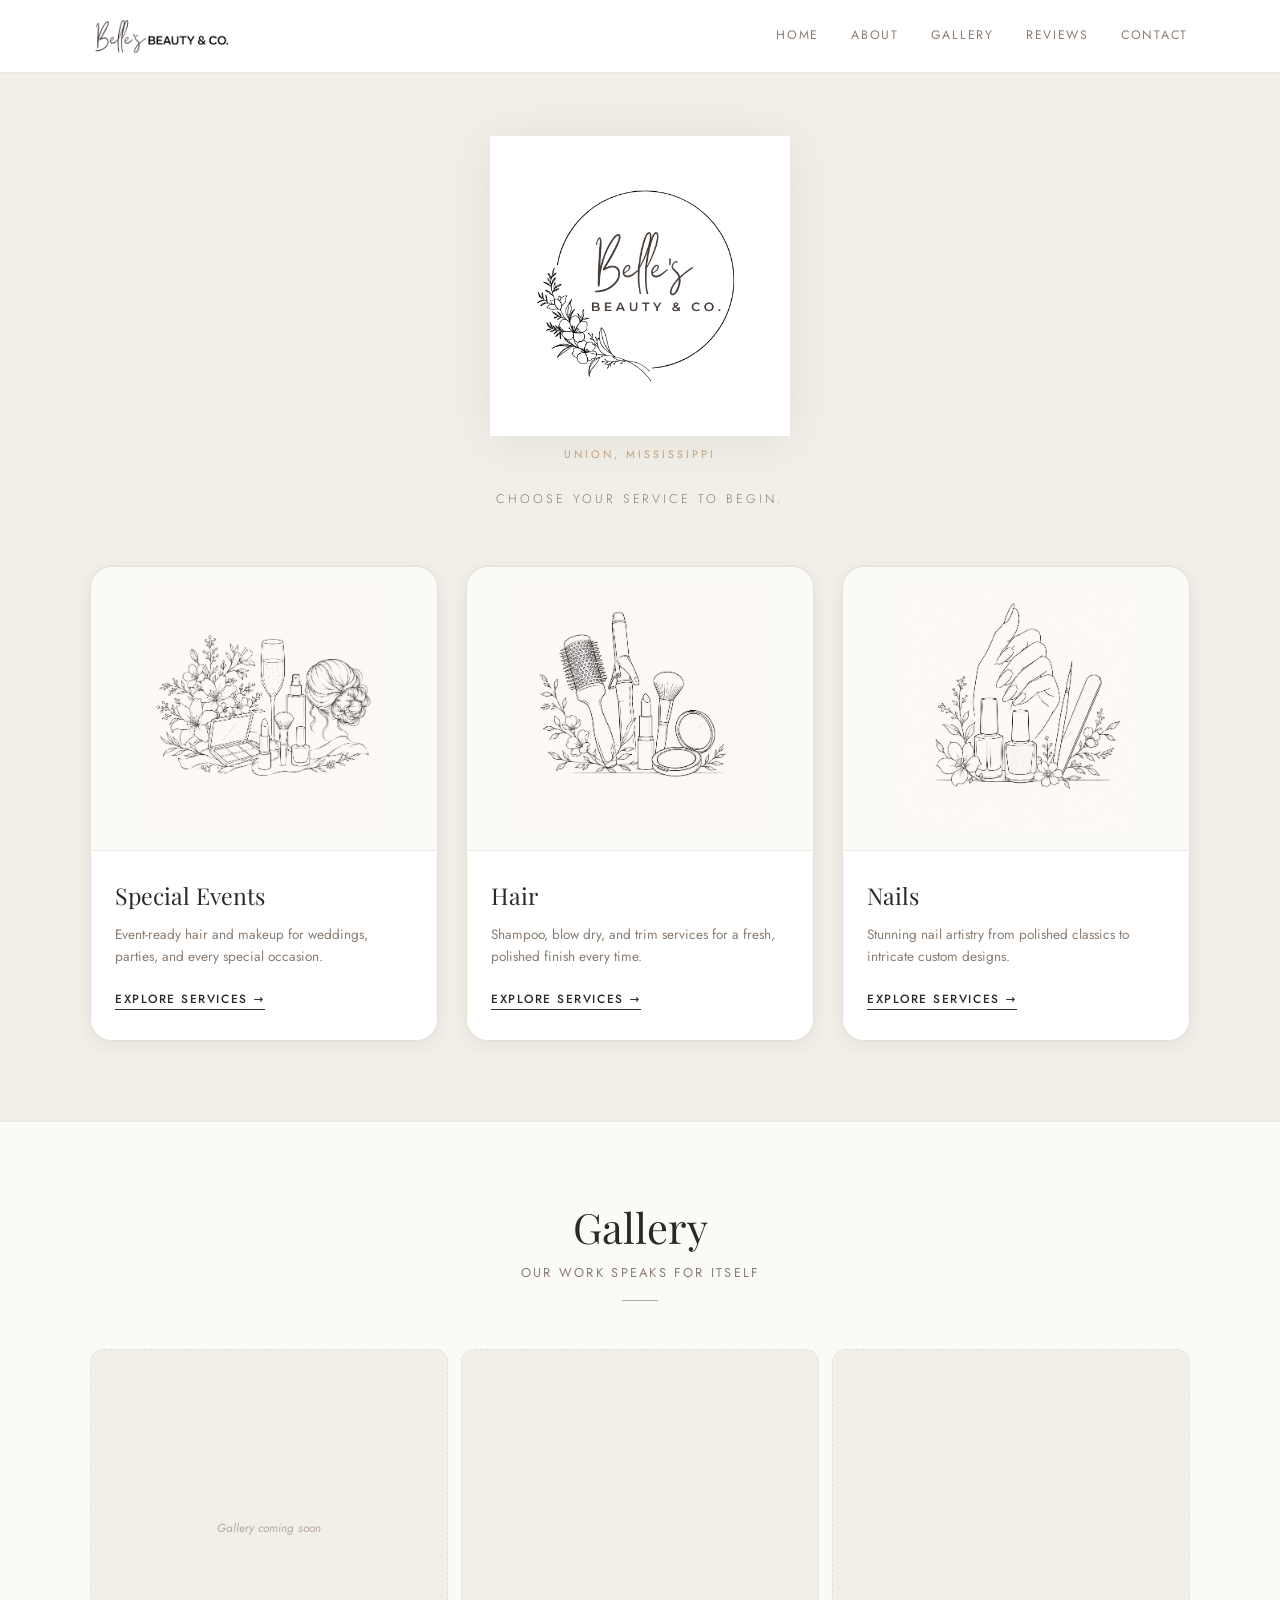
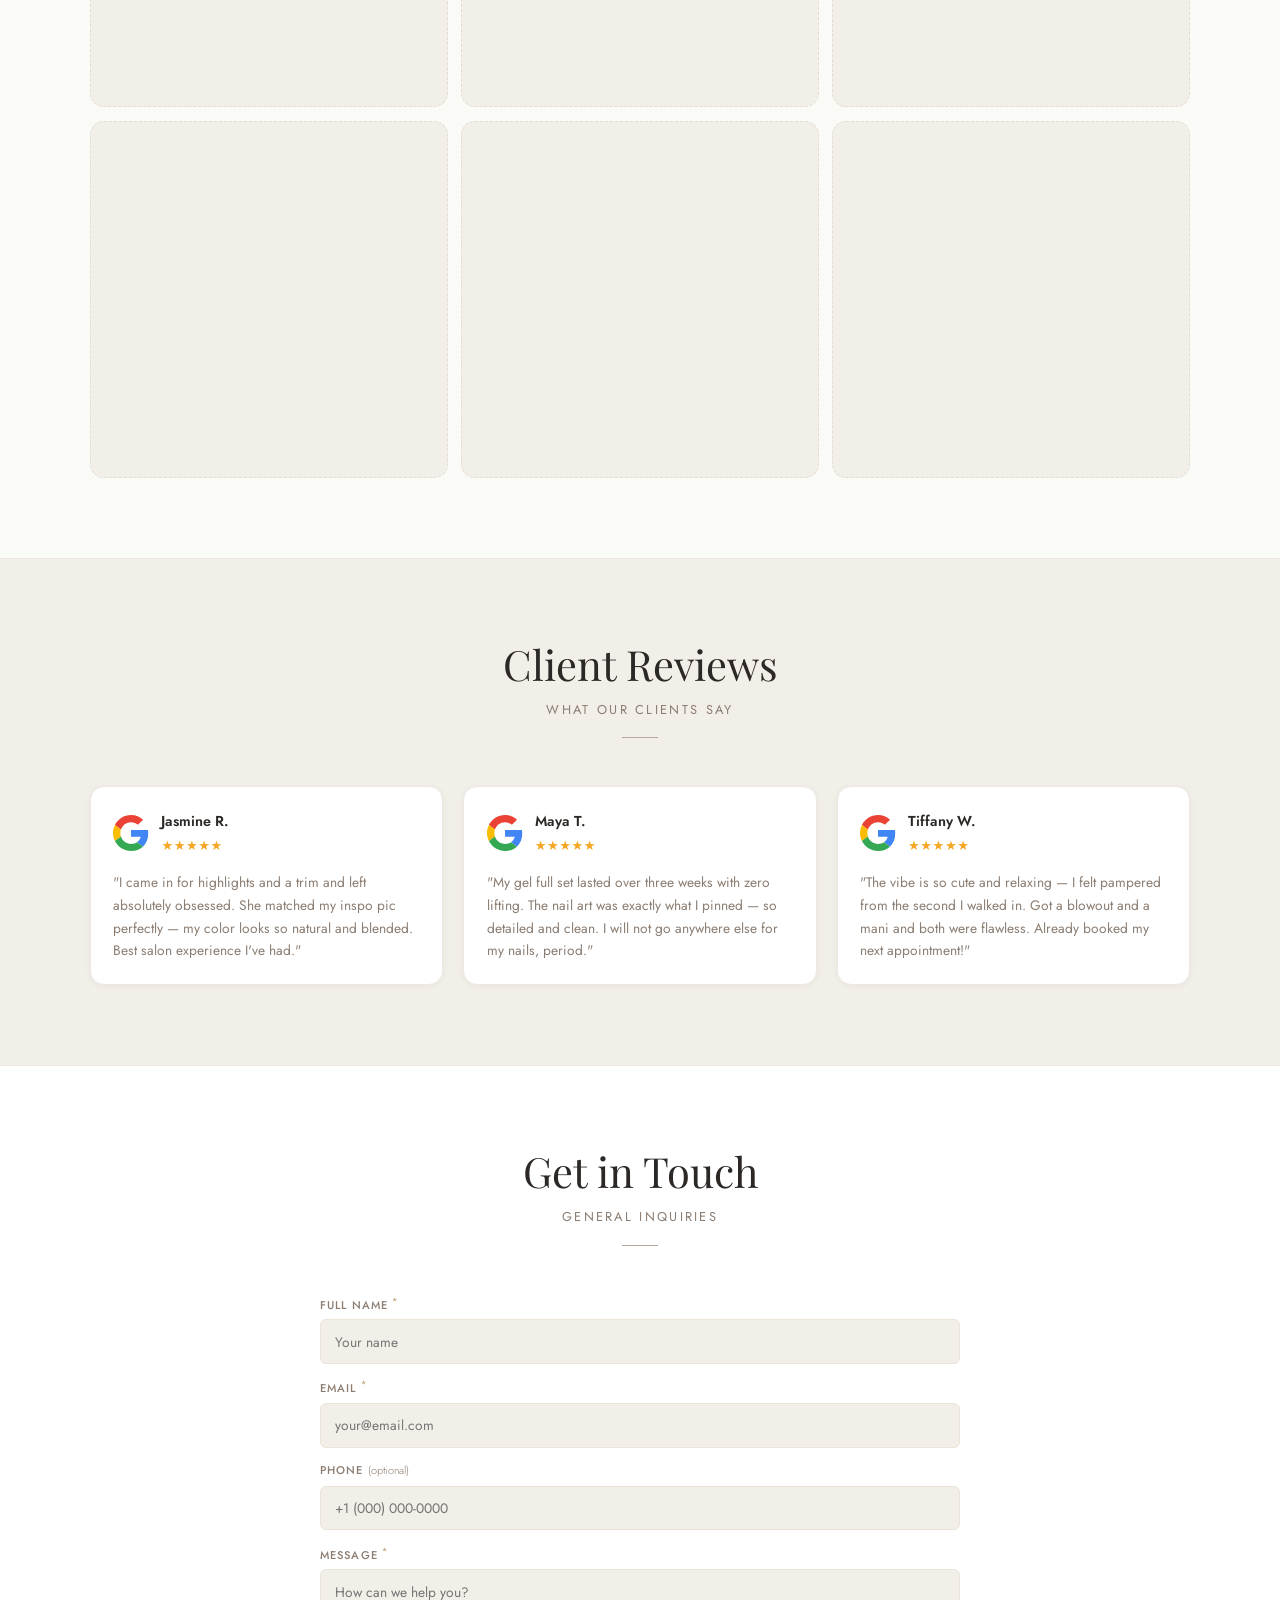
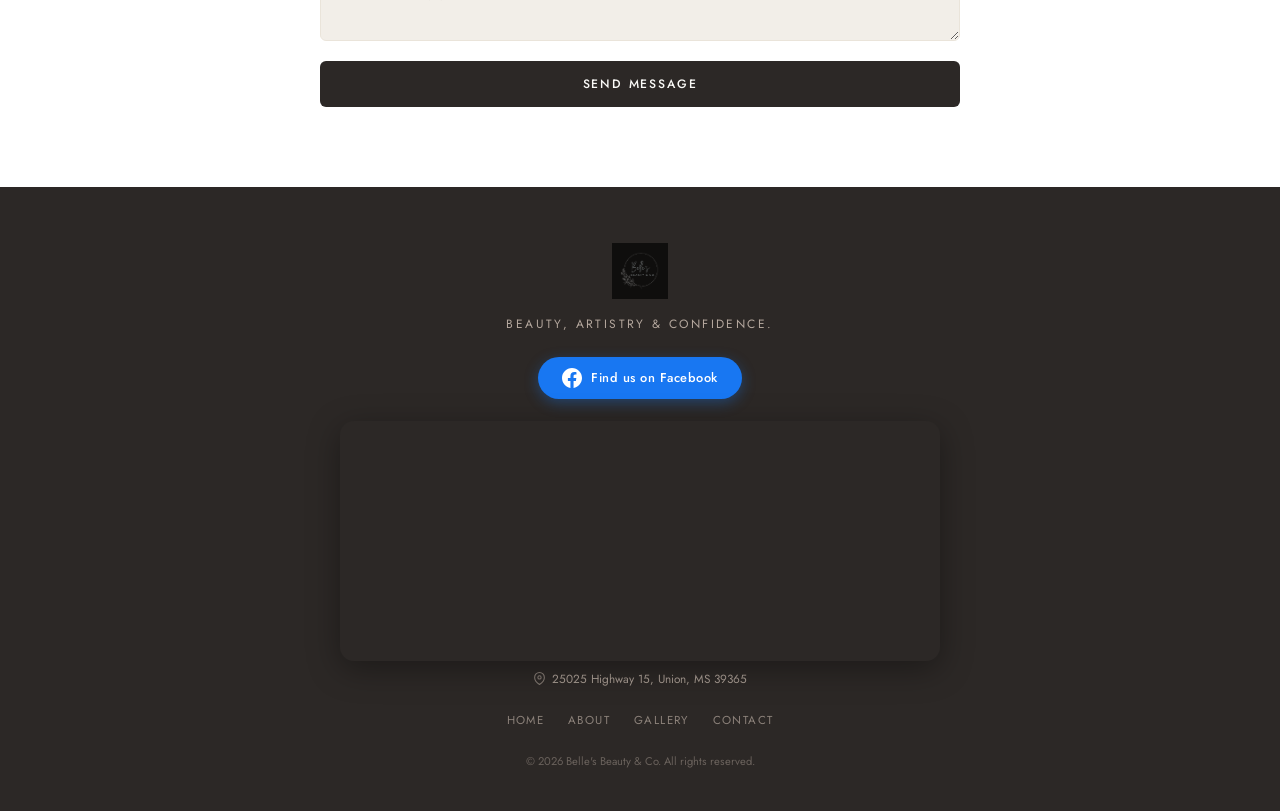
==== commit 28f700a8: "Remove phone number from footer and schema markup Co-Authored-By: Claude Sonnet 4.6 <noreply@anthrop" ====
--- a/index.html
+++ b/index.html
@@ -36,7 +36,7 @@
     "name": "Belle's Beauty & Co.",
     "description": "Full-service beauty salon in Union, Mississippi offering hair styling, gel nails, nail extensions, and event makeup.",
     "url": "https://bellesbeautyco.com",
-    "telephone": "+1-601-575-2222",
+
     "address": {
       "@type": "PostalAddress",
       "streetAddress": "25025 Highway 15",
@@ -736,7 +736,7 @@
           <div class="about-text-col">
             <div class="placeholder-block">
               <span class="placeholder-label">Years of experience</span>
-              <p class="placeholder-value">[Coming soon — fill in years &amp; story]</p>
+              <p class="placeholder-value">3+</p>
             </div>
             <div class="placeholder-block">
               <span class="placeholder-label">About Belle's</span>
@@ -803,9 +803,7 @@
           </svg>
           25025 Highway 15, Union, MS 39365
         </p>
-        <p class="footer-phone">
-          <a href="tel:+16015752222">(601) 575-2222</a>
-        </p>
+
       </div>
 
       <div class="footer-nav">
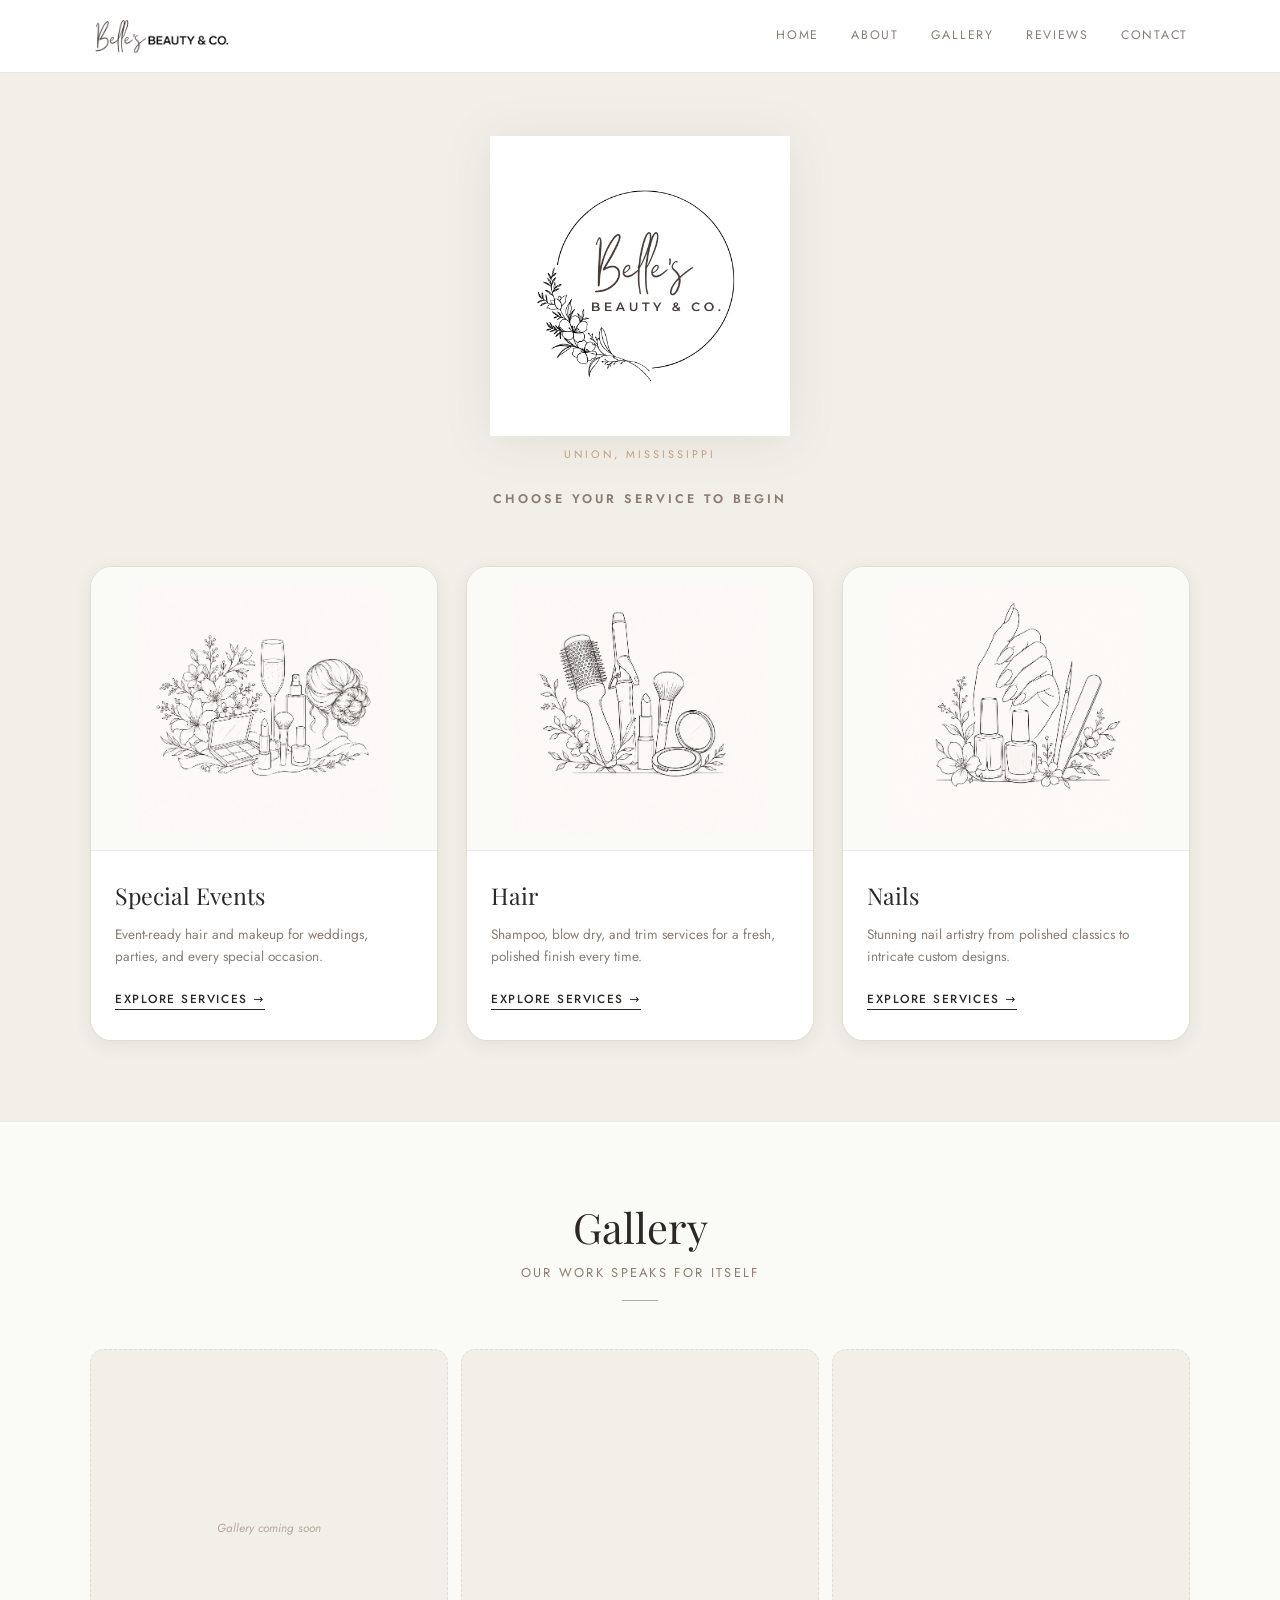
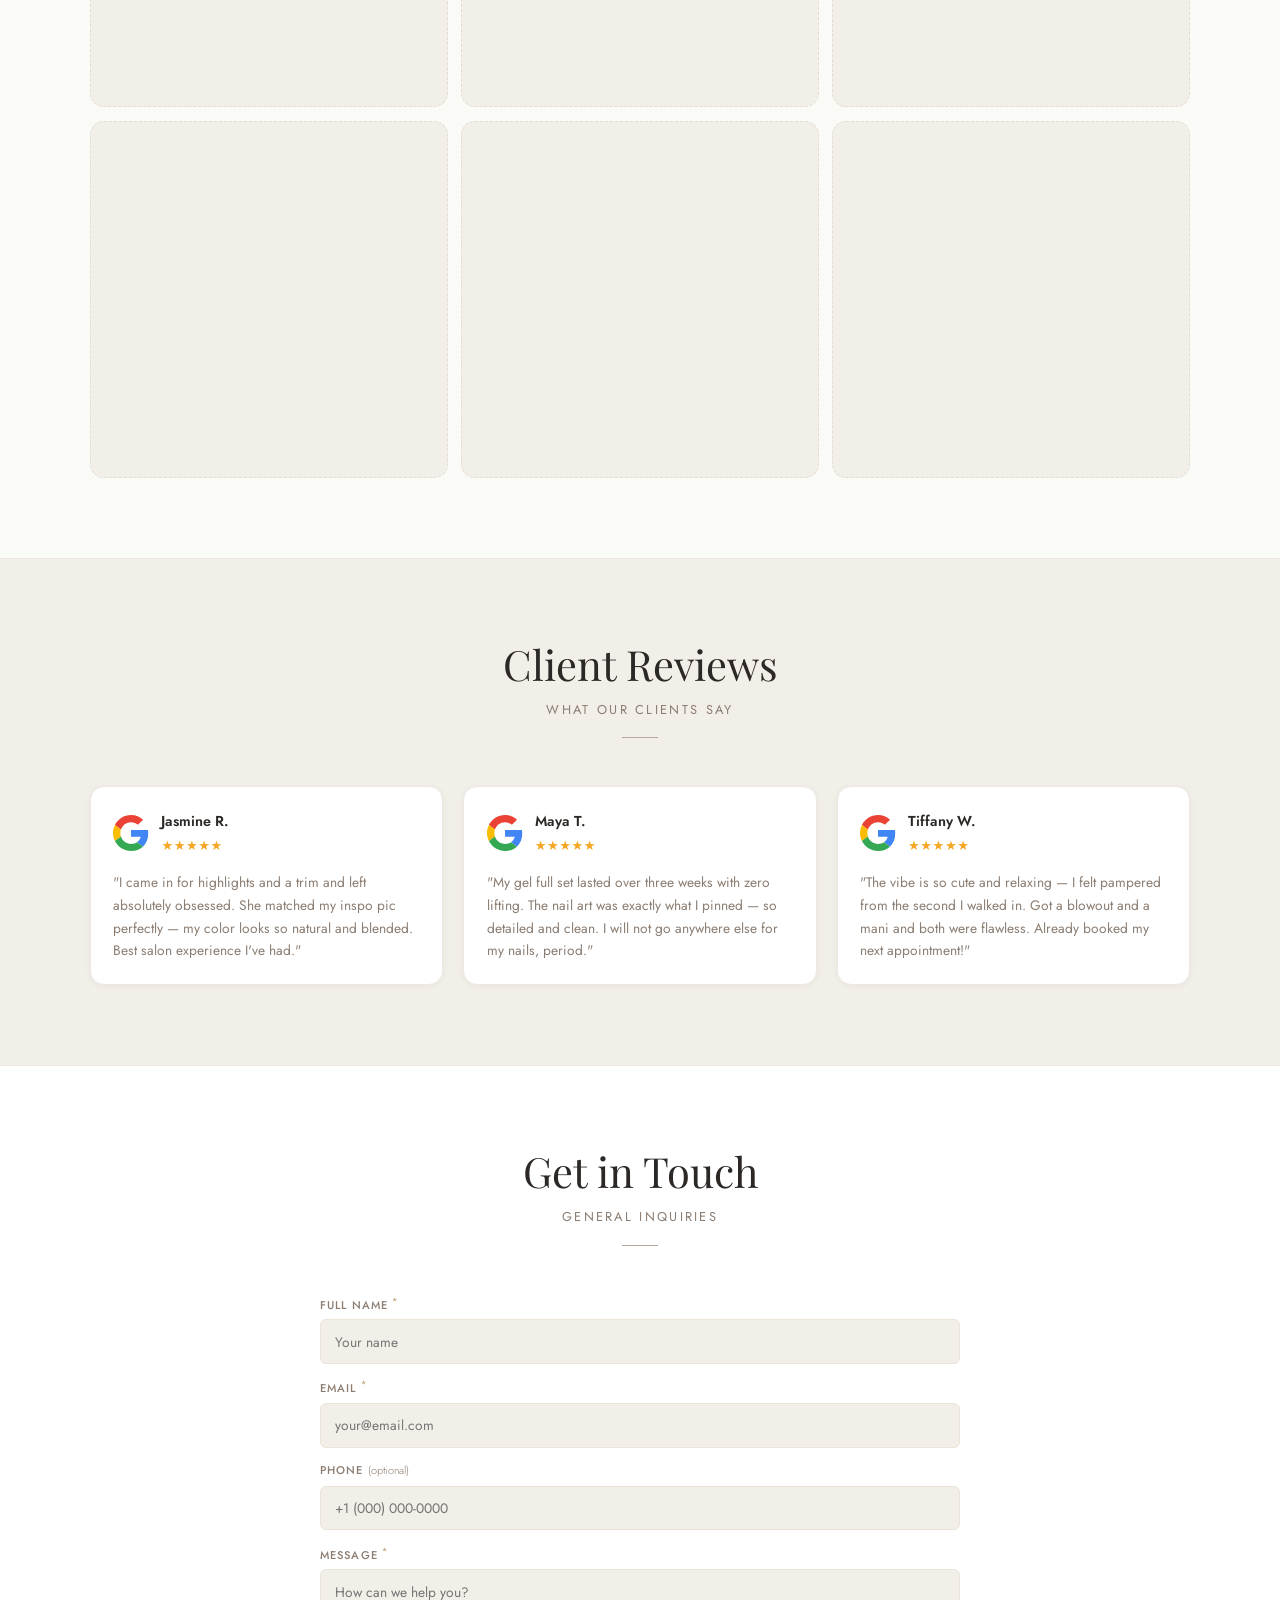
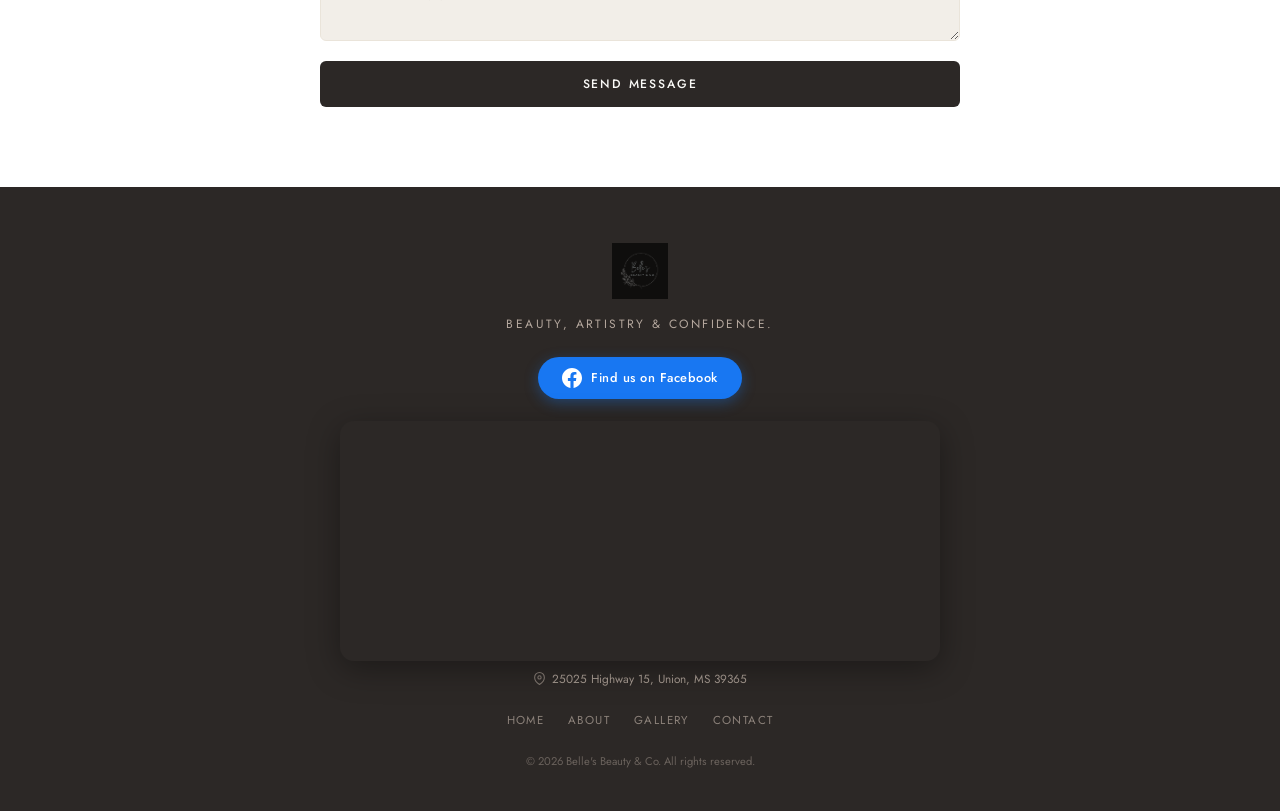
==== commit 04b4ecb8: "Make landing tagline bolder and remove trailing period Co-Authored-By: Claude Sonnet 4.6 <noreply@an" ====
--- a/index.html
+++ b/index.html
@@ -125,7 +125,7 @@
 
         <p class="landing-location">Union, Mississippi</p>
 
-        <p class="landing-tagline">Choose your service to begin.</p>
+        <p class="landing-tagline">Choose your service to begin</p>
 
         <div class="service-cards">
 
@@ -726,12 +726,12 @@
       <div class="section-inner content-section-inner">
         <button class="back-btn" onclick="showSection('landing')">&larr; Back</button>
         <div class="section-header">
-          <h1 class="section-title">About Belle's</h1>
+          <h1 class="section-title">About Belle:</h1>
           <div class="section-divider"></div>
         </div>
         <div class="about-layout">
           <div class="about-logo-col">
-            <img src="images/logo.png" alt="Belle's Beauty & Co." class="about-logo" />
+            <img src="images/annabelle.png" alt="Annabelle — Belle's Beauty & Co." class="about-photo" />
           </div>
           <div class="about-text-col">
             <div class="placeholder-block">
--- a/css/styles.css
+++ b/css/styles.css
@@ -284,7 +284,7 @@
 
 .landing-tagline {
   font-size: 0.78rem;
-  font-weight: 300;
+  font-weight: 600;
   letter-spacing: 0.24em;
   text-transform: uppercase;
   color: var(--taupe);
@@ -768,6 +768,14 @@
 }
 .about-logo-col { flex-shrink: 0; }
 .about-logo { width: 180px; height: auto; opacity: 0.85; }
+.about-photo {
+  width: 260px;
+  height: 320px;
+  object-fit: cover;
+  object-position: center top;
+  border-radius: var(--r-md);
+  box-shadow: var(--shadow-md);
+}
 .about-text-col { flex: 1; display: flex; flex-direction: column; gap: 1rem; }
 
 .placeholder-block {
@@ -1179,6 +1187,7 @@
   /* About */
   .about-layout { flex-direction: column; align-items: center; text-align: center; }
   .about-logo { width: 130px; }
+  .about-photo { width: 100%; height: 280px; }
 
   /* Gallery */
   .gallery-grid { grid-template-columns: 1fr 1fr; }
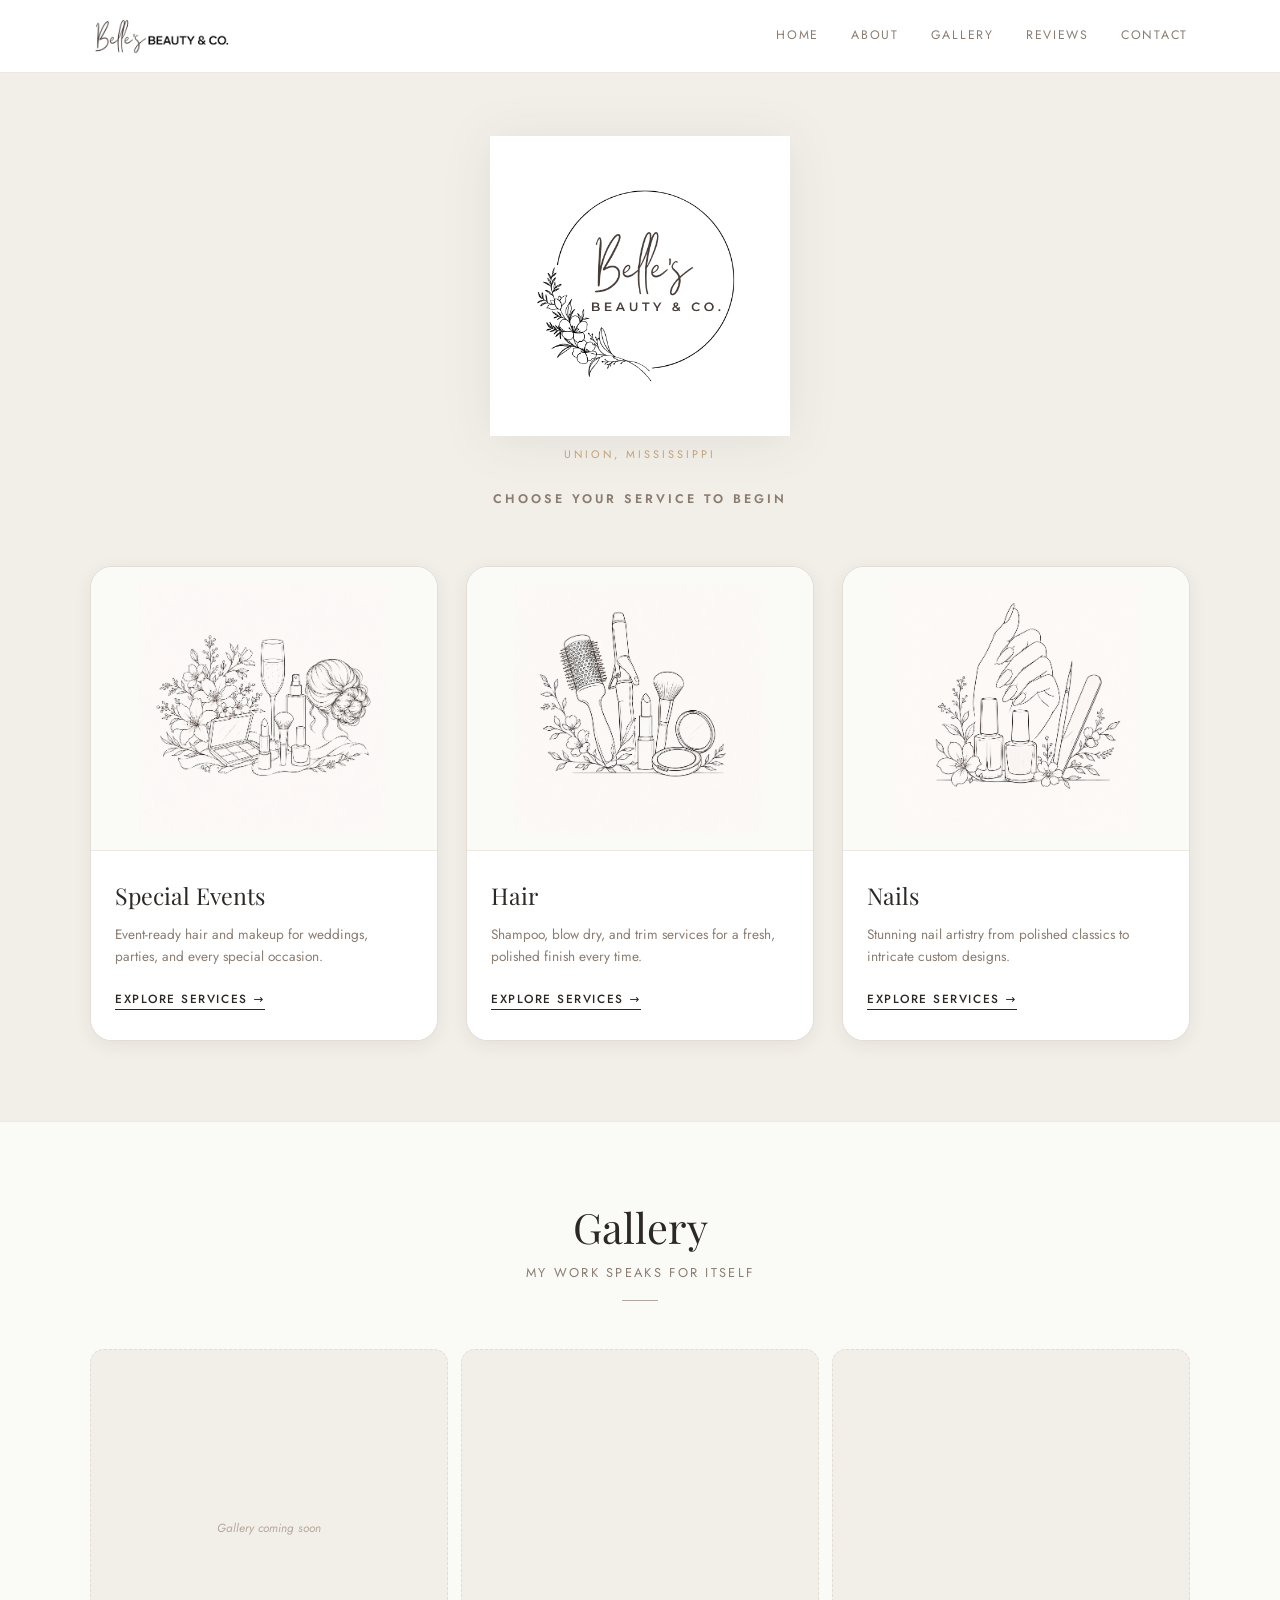
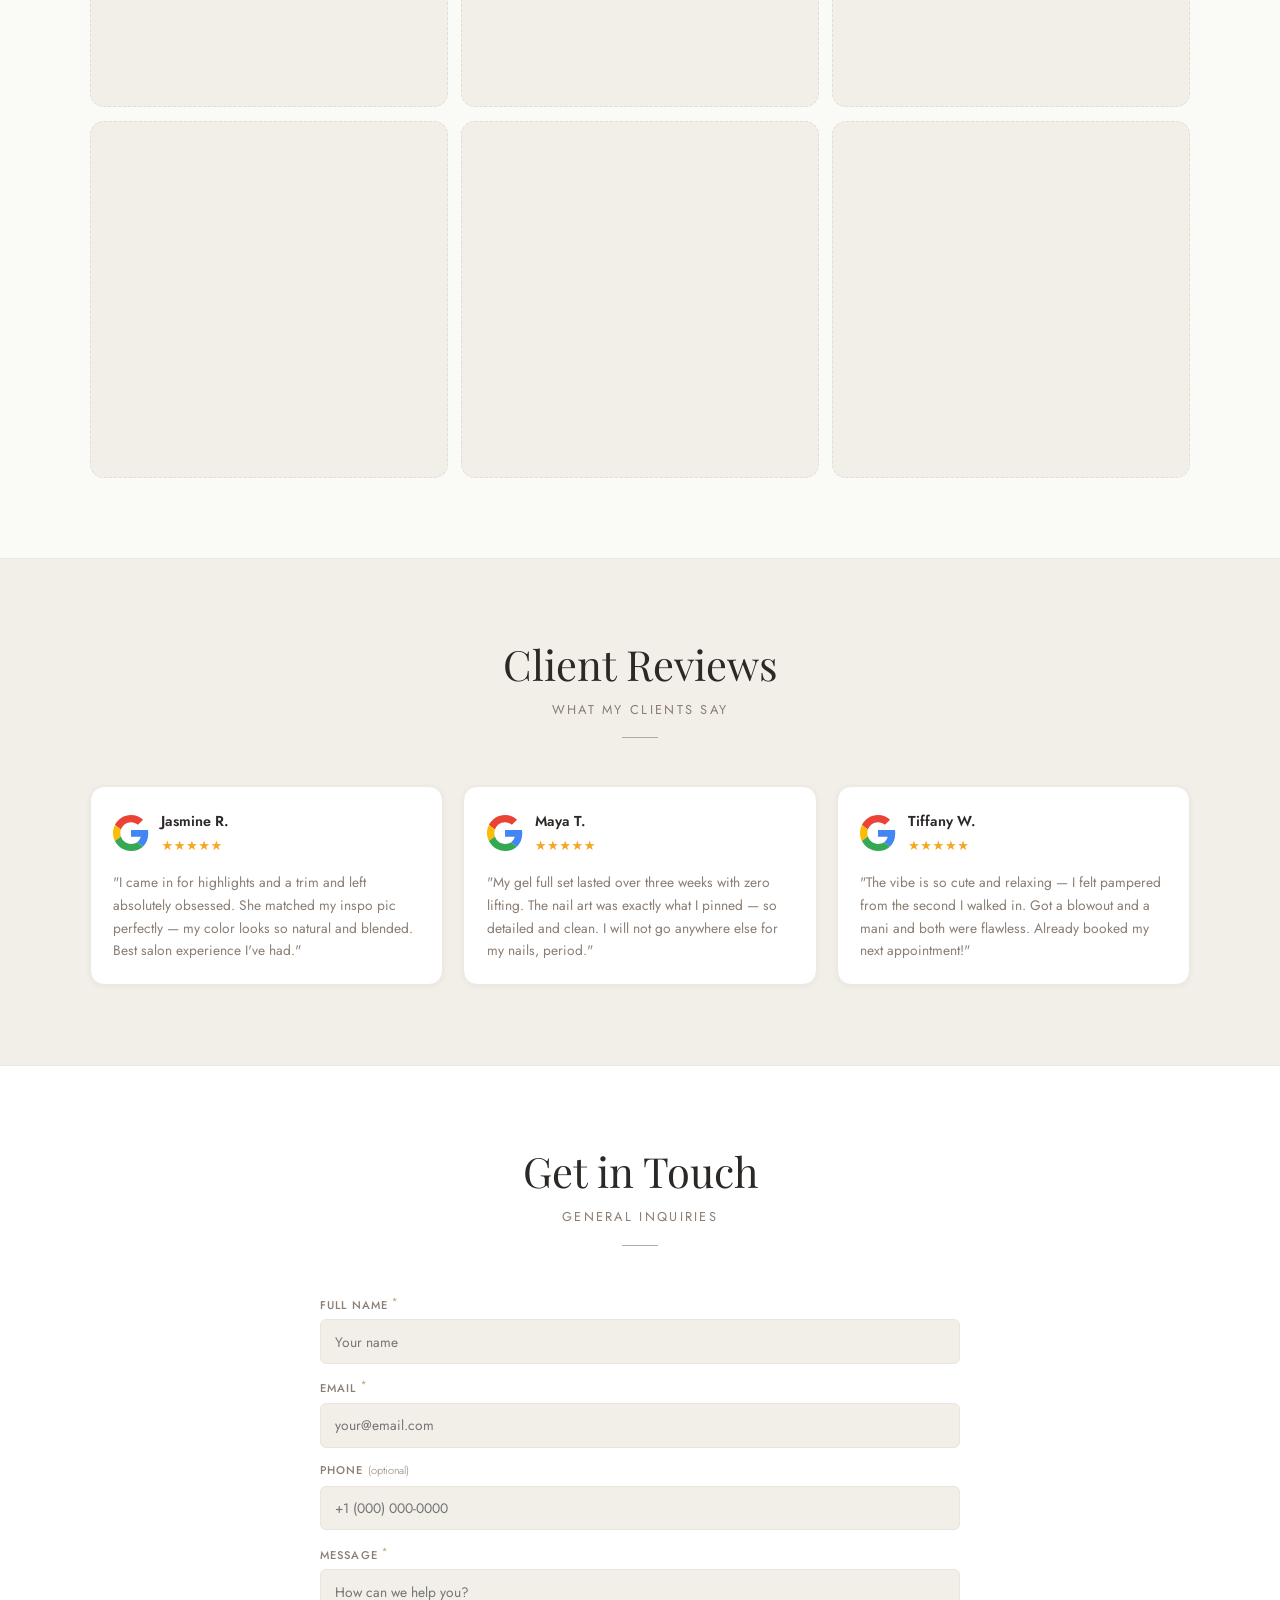
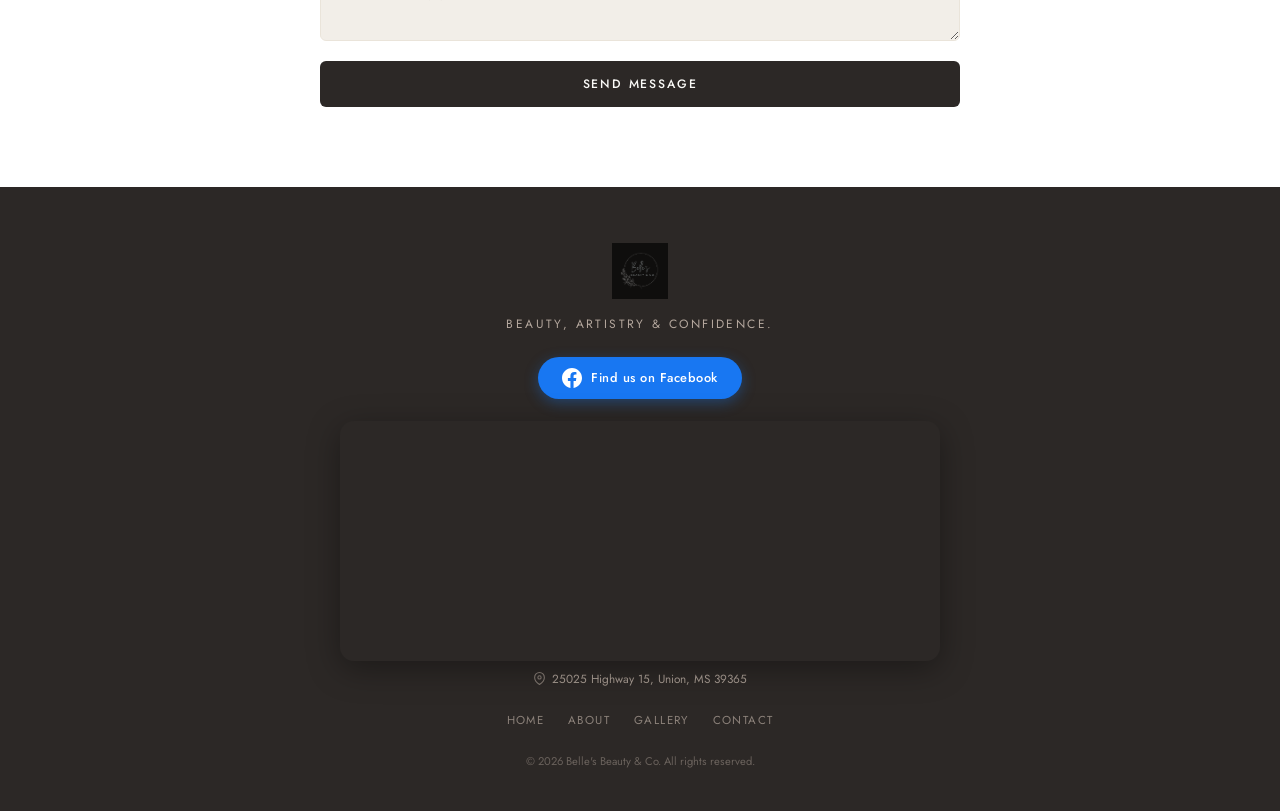
==== commit 56cad5f5: "Replace "our" with "my" throughout — solo business Co-Authored-By: Claude Sonnet 4.6 <noreply@anthro" ====
--- a/index.html
+++ b/index.html
@@ -8,9 +8,8 @@
   <link rel="canonical" href="https://bellesbeautyco.com/" />
 
   <!-- Favicon -->
-  <link rel="icon" type="image/png" sizes="32x32" href="/favicon-32.png" />
-  <link rel="icon" type="image/png" sizes="192x192" href="/favicon-192.png" />
-  <link rel="apple-touch-icon" href="/favicon-192.png" />
+  <link rel="icon" type="image/png" href="images/logo.png" />
+  <link rel="apple-touch-icon" href="images/logo.png" />
 
   <!-- Open Graph -->
   <meta property="og:type"         content="website" />
@@ -308,7 +307,7 @@
         <div class="landing-block-inner">
           <div class="section-header">
             <h2 class="section-title">Gallery</h2>
-            <p class="section-subtitle">Our work speaks for itself</p>
+            <p class="section-subtitle">My work speaks for itself</p>
             <div class="section-divider"></div>
           </div>
           <div class="gallery-grid">
@@ -331,7 +330,7 @@
         <div class="landing-block-inner">
           <div class="section-header">
             <h2 class="section-title">Client Reviews</h2>
-            <p class="section-subtitle">What our clients say</p>
+            <p class="section-subtitle">What my clients say</p>
             <div class="section-divider"></div>
           </div>
           <div class="reviews-grid">
@@ -740,11 +739,11 @@
             </div>
             <div class="placeholder-block">
               <span class="placeholder-label">About Belle's</span>
-              <p class="placeholder-value">[Coming soon — your story and mission]</p>
+              <p class="placeholder-value">Belle's Beauty &amp; Co. specializes in special event hair &amp; makeup — weddings, proms, pageants, and everything in between. Now expanding into nails, Belle's is a one-stop shop for looking and feeling your best on your biggest days.</p>
             </div>
             <div class="placeholder-block">
               <span class="placeholder-label">Meet the artist</span>
-              <p class="placeholder-value">[Coming soon — bio and credentials]</p>
+              <p class="placeholder-value">Hi, I'm Belle! I've had a passion for hair &amp; makeup my whole life and turned that into a career by earning my cosmetology license from East Central Community College in 2023. I've worked alongside talented stylists in the area, doing weddings and events that have helped me grow into the artist I am today. When I'm not working, I'm at home with my husband and my two fur babies, Lilly &amp; Honey. 🐾</p>
             </div>
           </div>
         </div>
--- a/css/styles.css
+++ b/css/styles.css
@@ -764,13 +764,13 @@
 .about-layout {
   display: flex;
   gap: 3rem;
-  align-items: flex-start;
-}
-.about-logo-col { flex-shrink: 0; }
+  align-items: stretch;
+}
+.about-logo-col { flex-shrink: 0; display: flex; }
 .about-logo { width: 180px; height: auto; opacity: 0.85; }
 .about-photo {
   width: 260px;
-  height: 320px;
+  height: 100%;
   object-fit: cover;
   object-position: center top;
   border-radius: var(--r-md);
